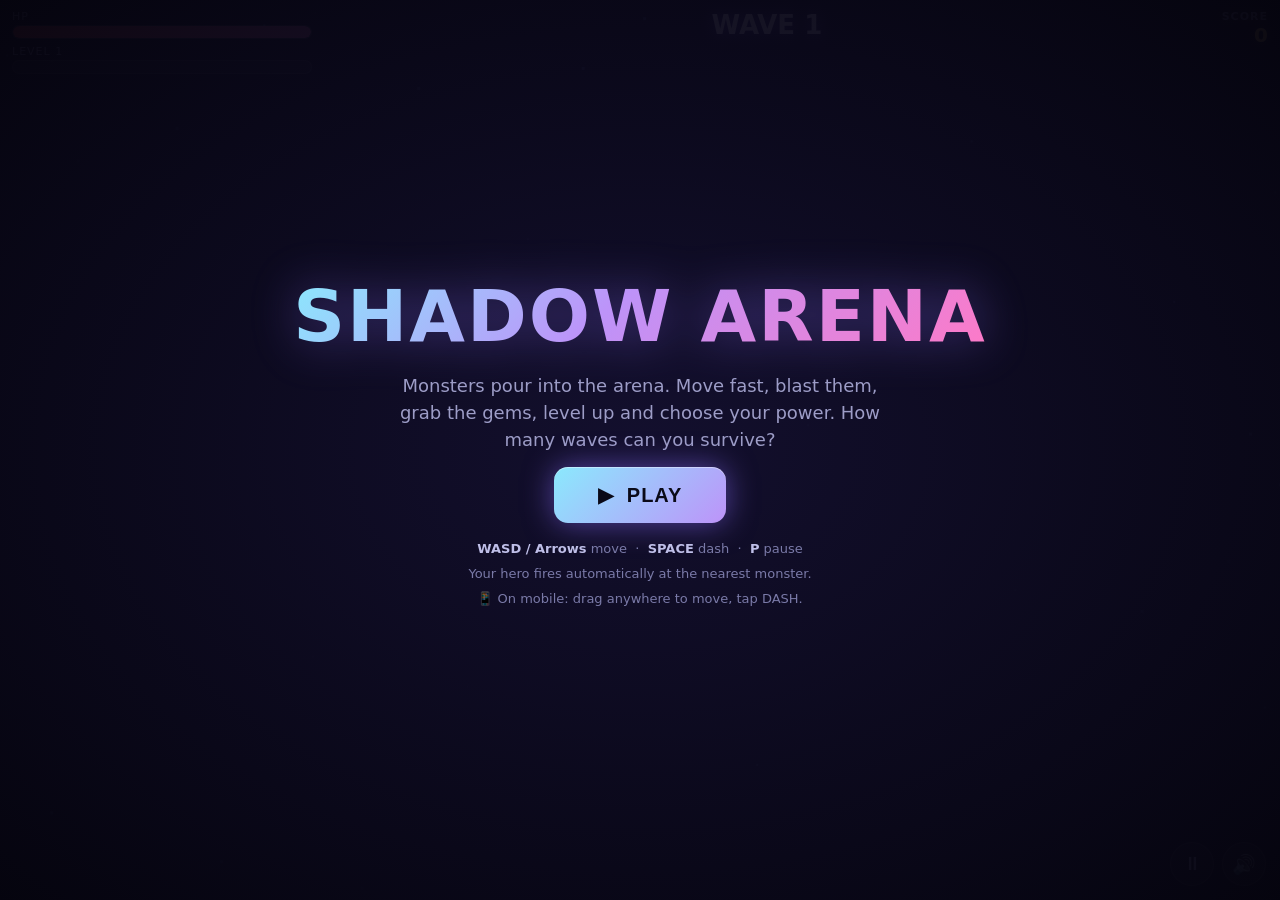
==== game/index.html @ 7aa59582 "Add Shadow Arena: shareable browser action-survival game Single-file HTML5 canvas game at /game/ pla" ====
<!DOCTYPE html>
<html lang="en">
<head>
<meta charset="UTF-8">
<meta name="viewport" content="width=device-width, initial-scale=1.0, maximum-scale=1.0, user-scalable=no">
<title>Shadow Arena — Action Survival Game</title>
<meta name="description" content="Shadow Arena — a fast free browser action game. Survive the monster waves, level up, beat the boss, and challenge your friends!">
<meta property="og:title" content="Shadow Arena — can you beat my score?">
<meta property="og:description" content="A fast free browser action game. Survive monster waves, level up, defeat bosses. Play instantly — no download.">
<style>
  * { margin:0; padding:0; box-sizing:border-box; }
  html, body { width:100%; height:100%; overflow:hidden; background:#07070f; touch-action:none; overscroll-behavior:none; }
  body { font-family:'Segoe UI', system-ui, -apple-system, sans-serif; color:#e8e8f5; -webkit-user-select:none; user-select:none; }
  #game { position:fixed; inset:0; display:block; }
  .overlay {
    position:fixed; inset:0; display:flex; flex-direction:column; align-items:center; justify-content:center;
    background:radial-gradient(ellipse at center, rgba(20,16,48,.92), rgba(5,4,14,.97));
    z-index:20; text-align:center; padding:20px; gap:14px;
  }
  .hidden { display:none !important; }
  h1.logo {
    font-size:clamp(38px,8vw,72px); font-weight:900; letter-spacing:2px;
    background:linear-gradient(135deg,#8be9fd 0%,#bd93f9 45%,#ff79c6 100%);
    -webkit-background-clip:text; background-clip:text; -webkit-text-fill-color:transparent;
    filter:drop-shadow(0 0 24px rgba(139,110,255,.45));
  }
  .tagline { color:#9d9dc7; font-size:clamp(14px,2.5vw,18px); max-width:520px; line-height:1.5; }
  .btn {
    cursor:pointer; border:none; border-radius:14px; padding:16px 44px;
    font-size:20px; font-weight:800; letter-spacing:1px; color:#0a0a18;
    background:linear-gradient(135deg,#8be9fd,#bd93f9);
    box-shadow:0 0 30px rgba(139,110,255,.55), inset 0 1px 0 rgba(255,255,255,.4);
    transition:transform .12s ease, box-shadow .12s ease;
  }
  .btn:hover { transform:translateY(-2px) scale(1.03); box-shadow:0 0 44px rgba(139,110,255,.8); }
  .btn:active { transform:scale(.97); }
  .btn.secondary {
    background:rgba(139,110,255,.12); color:#cfcfff; border:1px solid rgba(139,110,255,.5);
    box-shadow:none; font-size:16px; padding:12px 30px;
  }
  .controls-hint { color:#7a7aa8; font-size:13px; line-height:1.9; }
  .controls-hint b { color:#bfbfe8; }
  .challenge-banner {
    background:linear-gradient(135deg,rgba(255,121,198,.15),rgba(189,147,249,.15));
    border:1px solid rgba(255,121,198,.5); border-radius:12px; padding:12px 22px;
    color:#ffb3dd; font-size:16px; font-weight:600; animation:pulseGlow 2s infinite;
  }
  @keyframes pulseGlow { 0%,100%{box-shadow:0 0 10px rgba(255,121,198,.2);} 50%{box-shadow:0 0 26px rgba(255,121,198,.55);} }
  .stat-grid { display:flex; gap:26px; flex-wrap:wrap; justify-content:center; margin:6px 0; }
  .stat-box { text-align:center; }
  .stat-box .v { font-size:clamp(26px,5vw,40px); font-weight:900; color:#8be9fd; text-shadow:0 0 18px rgba(139,233,253,.5); }
  .stat-box .l { font-size:12px; color:#7a7aa8; text-transform:uppercase; letter-spacing:2px; margin-top:2px; }
  .newbest { color:#ffd866; font-weight:800; font-size:18px; text-shadow:0 0 16px rgba(255,216,102,.6); animation:pulseGlow 1.5s infinite; }
  /* upgrade cards */
  #upgradeChoices { display:flex; gap:14px; flex-wrap:wrap; justify-content:center; max-width:760px; }
  .upcard {
    cursor:pointer; width:200px; padding:20px 16px; border-radius:16px;
    background:linear-gradient(160deg,rgba(40,36,80,.95),rgba(18,16,40,.95));
    border:1.5px solid rgba(139,110,255,.45); transition:transform .12s, border-color .12s, box-shadow .12s;
  }
  .upcard:hover { transform:translateY(-5px) scale(1.03); border-color:#8be9fd; box-shadow:0 8px 34px rgba(139,233,253,.35); }
  .upcard .icon { font-size:38px; margin-bottom:8px; }
  .upcard .name { font-weight:800; font-size:16px; color:#e8e8f5; margin-bottom:6px; }
  .upcard .desc { font-size:13px; color:#9d9dc7; line-height:1.4; }
  /* HUD */
  #hud { position:fixed; inset:0; pointer-events:none; z-index:10; }
  #topbar { position:absolute; top:10px; left:12px; right:12px; display:flex; justify-content:space-between; align-items:flex-start; gap:10px; }
  .bars { width:min(300px,42vw); }
  .bar { height:14px; border-radius:8px; background:rgba(255,255,255,.08); border:1px solid rgba(255,255,255,.15); overflow:hidden; margin-bottom:6px; }
  .bar > div { height:100%; border-radius:7px; transition:width .18s ease; }
  #hpfill { background:linear-gradient(90deg,#ff5555,#ff79c6); box-shadow:0 0 10px rgba(255,85,85,.6); width:100%; }
  #xpfill { background:linear-gradient(90deg,#8be9fd,#bd93f9); box-shadow:0 0 10px rgba(139,233,253,.5); width:0%; }
  .bar-label { font-size:11px; color:#9d9dc7; letter-spacing:1px; margin-bottom:2px; }
  #waveinfo { text-align:center; }
  #waveNum { font-size:clamp(18px,3.6vw,26px); font-weight:900; color:#fff; text-shadow:0 0 14px rgba(139,110,255,.8); }
  #waveSub { font-size:12px; color:#9d9dc7; letter-spacing:1px; }
  #scorebox { text-align:right; font-weight:800; font-size:clamp(15px,3vw,20px); color:#ffd866; text-shadow:0 0 10px rgba(255,216,102,.4); }
  #scorebox .small { display:block; font-size:11px; color:#9d9dc7; font-weight:600; letter-spacing:1px; }
  #bossbarWrap { position:absolute; top:64px; left:50%; transform:translateX(-50%); width:min(420px,80vw); display:none; }
  #bossbarWrap .bar-label { text-align:center; color:#ff79c6; font-weight:700; }
  #bossfill { background:linear-gradient(90deg,#ff5555,#ffb86c); width:100%; }
  #announce {
    position:absolute; top:26%; left:0; right:0; text-align:center; font-size:clamp(26px,6vw,52px);
    font-weight:900; letter-spacing:3px; color:#fff; text-shadow:0 0 30px rgba(189,147,249,.9);
    opacity:0; transition:opacity .4s; pointer-events:none;
  }
  #mutebtn, #pausebtn {
    position:absolute; bottom:14px; width:44px; height:44px; border-radius:50%;
    background:rgba(255,255,255,.07); border:1px solid rgba(255,255,255,.18); color:#cfcfff;
    font-size:19px; cursor:pointer; pointer-events:auto; display:flex; align-items:center; justify-content:center;
  }
  #mutebtn { right:14px; } #pausebtn { right:66px; }
  /* touch controls */
  #joyBase {
    position:fixed; width:120px; height:120px; border-radius:50%; border:2px solid rgba(139,233,253,.35);
    background:rgba(139,233,253,.06); display:none; z-index:15; pointer-events:none;
  }
  #joyKnob { position:absolute; width:52px; height:52px; border-radius:50%; background:rgba(139,233,253,.4); left:34px; top:34px; box-shadow:0 0 14px rgba(139,233,253,.5); }
  #dashTouch {
    position:fixed; right:22px; bottom:78px; width:74px; height:74px; border-radius:50%;
    background:rgba(255,121,198,.15); border:2px solid rgba(255,121,198,.55); color:#ff9bd4;
    font-size:13px; font-weight:800; letter-spacing:1px; z-index:15; display:none;
    align-items:center; justify-content:center; pointer-events:auto;
  }
  #shareResult { color:#8be9fd; font-size:14px; min-height:18px; }
  a.backlink { color:#7a7aa8; font-size:13px; text-decoration:none; margin-top:8px; }
  a.backlink:hover { color:#bfbfe8; }
</style>
</head>
<body>
<canvas id="game"></canvas>

<!-- HUD -->
<div id="hud">
  <div id="topbar">
    <div class="bars">
      <div class="bar-label">HP <span id="hptext"></span></div>
      <div class="bar"><div id="hpfill"></div></div>
      <div class="bar-label">LEVEL <span id="lvltext">1</span></div>
      <div class="bar"><div id="xpfill"></div></div>
    </div>
    <div id="waveinfo">
      <div id="waveNum">WAVE 1</div>
      <div id="waveSub"></div>
    </div>
    <div id="scorebox"><span class="small">SCORE</span><span id="scoreval">0</span></div>
  </div>
  <div id="bossbarWrap">
    <div class="bar-label">☠ BOSS</div>
    <div class="bar"><div id="bossfill"></div></div>
  </div>
  <div id="announce"></div>
  <button id="pausebtn" title="Pause">⏸</button>
  <button id="mutebtn" title="Sound">🔊</button>
</div>

<!-- touch controls -->
<div id="joyBase"><div id="joyKnob"></div></div>
<div id="dashTouch">DASH</div>

<!-- menu -->
<div id="menu" class="overlay">
  <h1 class="logo">SHADOW ARENA</h1>
  <div class="tagline">Monsters pour into the arena. Move fast, blast them, grab the gems, level up and choose your power. How many waves can you survive?</div>
  <div id="challengeBanner" class="challenge-banner hidden"></div>
  <button id="startBtn" class="btn">▶ &nbsp;PLAY</button>
  <div class="controls-hint">
    <b>WASD / Arrows</b> move &nbsp;·&nbsp; <b>SPACE</b> dash &nbsp;·&nbsp; <b>P</b> pause<br>
    Your hero fires automatically at the nearest monster.<br>
    📱 On mobile: drag anywhere to move, tap DASH.
  </div>
  <div id="menuBest" class="controls-hint"></div>
</div>

<!-- level up -->
<div id="levelup" class="overlay hidden">
  <h1 class="logo" style="font-size:clamp(28px,5vw,44px)">LEVEL UP!</h1>
  <div class="tagline">Choose one power:</div>
  <div id="upgradeChoices"></div>
</div>

<!-- pause -->
<div id="pauseMenu" class="overlay hidden">
  <h1 class="logo" style="font-size:clamp(28px,5vw,44px)">PAUSED</h1>
  <button id="resumeBtn" class="btn">RESUME</button>
  <button id="quitBtn" class="btn secondary">QUIT TO MENU</button>
</div>

<!-- game over -->
<div id="gameover" class="overlay hidden">
  <h1 class="logo" style="font-size:clamp(30px,6vw,52px)">YOU FELL...</h1>
  <div id="newBestMsg" class="newbest hidden">★ NEW BEST SCORE! ★</div>
  <div class="stat-grid">
    <div class="stat-box"><div class="v" id="goScore">0</div><div class="l">Score</div></div>
    <div class="stat-box"><div class="v" id="goWave">1</div><div class="l">Wave</div></div>
    <div class="stat-box"><div class="v" id="goKills">0</div><div class="l">Kills</div></div>
    <div class="stat-box"><div class="v" id="goBest">0</div><div class="l">Best</div></div>
  </div>
  <div id="beatChallenge" class="challenge-banner hidden"></div>
  <button id="retryBtn" class="btn">↻ &nbsp;PLAY AGAIN</button>
  <button id="shareBtn" class="btn secondary">⚔ Challenge a friend</button>
  <div id="shareResult"></div>
  <a class="backlink" href="../index.html">← back to portfolio</a>
</div>

<script>
'use strict';
/* ============================================================
   SHADOW ARENA — single-file HTML5 action survival game
   ============================================================ */
const canvas = document.getElementById('game');
const ctx = canvas.getContext('2d');
let W = innerWidth, H = innerHeight, DPR = Math.min(devicePixelRatio || 1, 2);
function resize() {
  W = innerWidth; H = innerHeight;
  canvas.width = W * DPR; canvas.height = H * DPR;
  canvas.style.width = W + 'px'; canvas.style.height = H + 'px';
  ctx.setTransform(DPR, 0, 0, DPR, 0, 0);
}
addEventListener('resize', resize); resize();

const WORLD = 2200;                    // world is WORLD x WORLD
const rand = (a, b) => a + Math.random() * (b - a);
const clamp = (v, a, b) => v < a ? a : v > b ? b : v;
const dist2 = (ax, ay, bx, by) => (ax-bx)*(ax-bx) + (ay-by)*(ay-by);
const TAU = Math.PI * 2;

/* ---------- audio (tiny WebAudio synth) ---------- */
let AC = null, muted = localStorage.getItem('sa_muted') === '1';
function audio() { if (!AC) AC = new (window.AudioContext || window.webkitAudioContext)(); if (AC.state === 'suspended') AC.resume(); return AC; }
function beep(freq, dur, type, vol, slide) {
  if (muted) return;
  try {
    const ac = audio(), o = ac.createOscillator(), g = ac.createGain(), t = ac.currentTime;
    o.type = type || 'square'; o.frequency.setValueAtTime(freq, t);
    if (slide) o.frequency.exponentialRampToValueAtTime(Math.max(30, freq + slide), t + dur);
    g.gain.setValueAtTime(vol || .12, t);
    g.gain.exponentialRampToValueAtTime(.0001, t + dur);
    o.connect(g); g.connect(ac.destination); o.start(t); o.stop(t + dur + .02);
  } catch (e) {}
}
const sfx = {
  shoot:  () => beep(880, .07, 'square', .05, -500),
  hit:    () => beep(200, .08, 'sawtooth', .09, -120),
  kill:   () => beep(320, .16, 'triangle', .14, -220),
  gem:    () => beep(1200, .09, 'sine', .1, 500),
  hurt:   () => beep(140, .22, 'sawtooth', .18, -90),
  dash:   () => beep(500, .12, 'sine', .1, 700),
  level:  () => { beep(523, .12, 'square', .12); setTimeout(() => beep(659, .12, 'square', .12), 110); setTimeout(() => beep(784, .2, 'square', .12), 220); },
  boss:   () => { beep(110, .5, 'sawtooth', .2, -40); setTimeout(() => beep(98, .6, 'sawtooth', .2, -30), 300); },
  die:    () => { beep(300, .3, 'sawtooth', .18, -250); setTimeout(() => beep(180, .5, 'sawtooth', .16, -140), 200); },
  wave:   () => beep(440, .18, 'triangle', .12, 220),
};

/* ---------- input ---------- */
const keys = {};
addEventListener('keydown', e => {
  keys[e.code] = true;
  if (['ArrowUp','ArrowDown','ArrowLeft','ArrowRight','Space'].includes(e.code)) e.preventDefault();
  if ((e.code === 'KeyP' || e.code === 'Escape') && state === 'play') togglePause();
  else if ((e.code === 'KeyP' || e.code === 'Escape') && state === 'pause') togglePause();
  if (e.code === 'Space' && state === 'play') tryDash();
});
addEventListener('keyup', e => keys[e.code] = false);

// touch joystick
const joyBase = document.getElementById('joyBase'), joyKnob = document.getElementById('joyKnob'), dashTouch = document.getElementById('dashTouch');
let joy = { active:false, id:null, ox:0, oy:0, dx:0, dy:0 };
const isTouch = matchMedia('(pointer: coarse)').matches;
addEventListener('touchstart', e => {
  if (state !== 'play') return;
  for (const t of e.changedTouches) {
    if (t.target === dashTouch || t.target.closest('#mutebtn,#pausebtn,.overlay')) continue;
    if (!joy.active) {
      joy.active = true; joy.id = t.identifier; joy.ox = t.clientX; joy.oy = t.clientY; joy.dx = joy.dy = 0;
      joyBase.style.display = 'block';
      joyBase.style.left = (t.clientX - 60) + 'px'; joyBase.style.top = (t.clientY - 60) + 'px';
    }
  }
}, { passive:true });
addEventListener('touchmove', e => {
  for (const t of e.changedTouches) {
    if (joy.active && t.identifier === joy.id) {
      let dx = t.clientX - joy.ox, dy = t.clientY - joy.oy;
      const m = Math.hypot(dx, dy), max = 48;
      if (m > max) { dx = dx / m * max; dy = dy / m * max; }
      joy.dx = dx / max; joy.dy = dy / max;
      joyKnob.style.left = (34 + dx) + 'px'; joyKnob.style.top = (34 + dy) + 'px';
    }
  }
}, { passive:true });
function joyEnd(e) {
  for (const t of e.changedTouches) {
    if (joy.active && t.identifier === joy.id) {
      joy.active = false; joy.dx = joy.dy = 0;
      joyBase.style.display = 'none'; joyKnob.style.left = '34px'; joyKnob.style.top = '34px';
    }
  }
}
addEventListener('touchend', joyEnd, { passive:true });
addEventListener('touchcancel', joyEnd, { passive:true });
dashTouch.addEventListener('touchstart', e => { e.preventDefault(); if (state === 'play') tryDash(); });

/* ---------- game state ---------- */
let state = 'menu'; // menu | play | levelup | pause | over
let player, enemies, bullets, ebullets, gems, particles, floaters;
let wave, waveTimer, spawnQueue, spawnTimer, betweenWaves, boss;
let score, kills, cam, shake, gameTime, lastTs, announceTimer;
let best = +(localStorage.getItem('sa_best') || 0);

function newGame() {
  player = {
    x: WORLD/2, y: WORLD/2, r: 16, hp: 100, maxhp: 100, speed: 250,
    dmg: 12, firerate: .38, fireT: 0, shots: 1, bulletSpeed: 520, range: 420,
    xp: 0, level: 1, xpNext: 5, dashT: 0, dashCD: 0, iframes: 0,
    aim: 0, magnet: 90, regen: 0, crit: .05, trail: []
  };
  enemies = []; bullets = []; ebullets = []; gems = []; particles = []; floaters = [];
  wave = 0; score = 0; kills = 0; boss = null;
  cam = { x: player.x, y: player.y }; shake = 0; gameTime = 0;
  spawnQueue = 0; spawnTimer = 0; betweenWaves = 2; waveTimer = 0;
  startWave(1);
}

/* ---------- waves & enemies ---------- */
function startWave(n) {
  wave = n;
  const isBossWave = n % 5 === 0;
  spawnQueue = isBossWave ? 6 + n : 6 + Math.floor(n * 3.2);
  spawnTimer = 0;
  betweenWaves = 0;
  announce(isBossWave ? '☠ BOSS WAVE ' + n + ' ☠' : 'WAVE ' + n);
  if (isBossWave) { spawnBoss(n); sfx.boss(); } else sfx.wave();
  document.getElementById('waveNum').textContent = 'WAVE ' + n;
}
function announce(txt) {
  const el = document.getElementById('announce');
  el.textContent = txt; el.style.opacity = 1; announceTimer = 1.6;
}
function spawnPos() {
  // spawn just outside the visible screen but inside world
  const margin = 60;
  for (let i = 0; i < 20; i++) {
    const ang = rand(0, TAU);
    const d = Math.hypot(W, H) / 2 + rand(margin, margin + 200);
    const x = clamp(player.x + Math.cos(ang) * d, 40, WORLD - 40);
    const y = clamp(player.y + Math.sin(ang) * d, 40, WORLD - 40);
    if (dist2(x, y, player.x, player.y) > 300*300) return { x, y };
  }
  return { x: rand(40, WORLD-40), y: rand(40, WORLD-40) };
}
function spawnEnemy() {
  const p = spawnPos();
  const roll = Math.random(), w = wave;
  let e;
  if (w >= 3 && roll < .18) {          // shooter
    e = { type:'shooter', r:15, hp:16+w*4, speed:rand(70,95), color:'#ffb86c', dmg:10, score:25, shootT:rand(.5,2) };
  } else if (w >= 4 && roll < .32) {   // tank
    e = { type:'tank', r:26, hp:55+w*9, speed:rand(45,60), color:'#ff5555', dmg:22, score:40 };
  } else if (w >= 2 && roll < .55) {   // swarmer
    e = { type:'swarm', r:10, hp:6+w*2, speed:rand(150,195), color:'#50fa7b', dmg:7, score:12 };
  } else {                             // chaser
    e = { type:'chaser', r:15, hp:14+w*4, speed:rand(95,130), color:'#bd93f9', dmg:12, score:15 };
  }
  e.x = p.x; e.y = p.y; e.maxhp = e.hp; e.hitT = 0; e.wob = rand(0, TAU);
  enemies.push(e);
}
function spawnBoss(w) {
  const p = spawnPos();
  boss = {
    type:'boss', x:p.x, y:p.y, r:52, hp:600 + w*160, speed:62, color:'#ff2d78',
    dmg:30, score:400 + w*40, shootT:2, chargeT:5, charging:0, cvx:0, cvy:0, hitT:0, wob:0
  };
  boss.maxhp = boss.hp;
  enemies.push(boss);
  document.getElementById('bossbarWrap').style.display = 'block';
}

/* ---------- upgrades ---------- */
const UPGRADES = [
  { icon:'🔥', name:'Rapid Fire',   desc:'+22% attack speed',            ok:()=>true, do:p=>p.firerate*= .78 },
  { icon:'💥', name:'Power Shot',   desc:'+30% damage',                  ok:()=>true, do:p=>p.dmg*=1.3 },
  { icon:'🌀', name:'Multi Shot',   desc:'Fire +1 projectile',           ok:p=>p.shots<6, do:p=>p.shots++ },
  { icon:'⚡', name:'Swift Boots',  desc:'+15% move speed',              ok:p=>p.speed<430, do:p=>p.speed*=1.15 },
  { icon:'❤️', name:'Vitality',     desc:'+25 max HP & heal 25',         ok:()=>true, do:p=>{p.maxhp+=25;p.hp=Math.min(p.maxhp,p.hp+25);} },
  { icon:'🧲', name:'Gem Magnet',   desc:'+60% gem pickup range',        ok:p=>p.magnet<400, do:p=>p.magnet*=1.6 },
  { icon:'🎯', name:'Deadeye',      desc:'+12% crit chance (3× dmg)',    ok:p=>p.crit<.6, do:p=>p.crit+=.12 },
  { icon:'💚', name:'Regeneration', desc:'+1.5 HP per second',           ok:p=>p.regen<8, do:p=>p.regen+=1.5 },
  { icon:'🚀', name:'Velocity',     desc:'+25% bullet speed & range',    ok:p=>p.range<900, do:p=>{p.bulletSpeed*=1.25;p.range*=1.25;} },
];
function showLevelUp() {
  state = 'levelup';
  sfx.level();
  const pool = UPGRADES.filter(u => u.ok(player));
  const picks = [];
  while (picks.length < 3 && pool.length) picks.push(pool.splice(Math.floor(Math.random()*pool.length), 1)[0]);
  const box = document.getElementById('upgradeChoices');
  box.innerHTML = '';
  picks.forEach(u => {
    const d = document.createElement('div');
    d.className = 'upcard';
    d.innerHTML = `<div class="icon">${u.icon}</div><div class="name">${u.name}</div><div class="desc">${u.desc}</div>`;
    d.onclick = () => { u.do(player); document.getElementById('levelup').classList.add('hidden'); state = 'play'; lastTs = 0; };
    box.appendChild(d);
  });
  document.getElementById('levelup').classList.remove('hidden');
}

/* ---------- helpers ---------- */
function addParticles(x, y, color, n, spd, size) {
  for (let i = 0; i < n; i++) {
    const a = rand(0, TAU), s = rand(spd*.3, spd);
    particles.push({ x, y, vx:Math.cos(a)*s, vy:Math.sin(a)*s, life:rand(.3,.7), t:0, color, size:size||3 });
  }
}
function addFloater(x, y, txt, color) {
  floaters.push({ x, y, txt, color, t:0, life:.8 });
}
function tryDash() {
  if (player.dashCD <= 0 && player.dashT <= 0) {
    player.dashT = .18; player.dashCD = 1.4; player.iframes = Math.max(player.iframes, .28);
    sfx.dash();
    addParticles(player.x, player.y, '#8be9fd', 12, 220, 3);
  }
}
function damagePlayer(d) {
  if (player.iframes > 0 || player.dashT > 0) return;
  player.hp -= d; player.iframes = .7; shake = Math.min(shake + 9, 18);
  sfx.hurt();
  addParticles(player.x, player.y, '#ff5555', 14, 260, 3);
  if (player.hp <= 0) gameOver();
}
function killEnemy(e) {
  kills++; score += e.score;
  sfx.kill();
  addParticles(e.x, e.y, e.color, e.type==='boss'?60:14, e.type==='boss'?420:220, e.type==='boss'?5:3);
  shake = Math.min(shake + (e.type==='boss'?16:2), 18);
  // drop gems
  const n = e.type==='boss' ? 14 : e.type==='tank' ? 3 : 1;
  for (let i = 0; i < n; i++) {
    gems.push({ x:e.x+rand(-14,14), y:e.y+rand(-14,14), v:e.type==='boss'?3:1, t:rand(0,TAU) });
  }
  if (Math.random() < .05 || e.type==='boss') {
    gems.push({ x:e.x, y:e.y, heal:true, t:0 });
  }
  if (e === boss) { boss = null; document.getElementById('bossbarWrap').style.display = 'none'; announce('BOSS DEFEATED!'); score += 100; }
}

/* ---------- game over / share ---------- */
const params = new URLSearchParams(location.search);
const challengeScore = parseInt(params.get('c') || '0', 10) || 0;
const challengeName = (params.get('n') || '').slice(0, 24).replace(/[<>&"']/g, '');
if (challengeScore > 0) {
  const b = document.getElementById('challengeBanner');
  b.textContent = `⚔ ${challengeName || 'A friend'} challenged you! Beat their score: ${challengeScore.toLocaleString()}`;
  b.classList.remove('hidden');
}
function gameOver() {
  state = 'over';
  sfx.die();
  const isBest = score > best;
  if (isBest) { best = score; localStorage.setItem('sa_best', best); }
  document.getElementById('goScore').textContent = score.toLocaleString();
  document.getElementById('goWave').textContent = wave;
  document.getElementById('goKills').textContent = kills;
  document.getElementById('goBest').textContent = best.toLocaleString();
  document.getElementById('newBestMsg').classList.toggle('hidden', !isBest);
  const bc = document.getElementById('beatChallenge');
  if (challengeScore > 0) {
    bc.classList.remove('hidden');
    bc.textContent = score > challengeScore
      ? `🏆 You beat ${challengeName || 'your friend'}'s score of ${challengeScore.toLocaleString()}!`
      : `😤 ${challengeName || 'Your friend'}'s score of ${challengeScore.toLocaleString()} still stands...`;
  } else bc.classList.add('hidden');
  document.getElementById('shareResult').textContent = '';
  setTimeout(() => document.getElementById('gameover').classList.remove('hidden'), 700);
}
document.getElementById('shareBtn').onclick = async () => {
  let name = localStorage.getItem('sa_name') || '';
  if (!name) {
    name = (prompt('Your name (shown to your friend):') || '').slice(0, 24);
    if (name) localStorage.setItem('sa_name', name);
  }
  const url = location.origin + location.pathname + '?c=' + score + (name ? '&n=' + encodeURIComponent(name) : '');
  const text = `⚔ I scored ${score.toLocaleString()} in Shadow Arena! Think you can beat me?`;
  const out = document.getElementById('shareResult');
  if (navigator.share) {
    try { await navigator.share({ title:'Shadow Arena', text, url }); out.textContent = 'Challenge sent! 🎉'; return; } catch (e) { if (e.name === 'AbortError') return; }
  }
  try { await navigator.clipboard.writeText(text + ' ' + url); out.textContent = '✔ Challenge link copied — paste it to your friend!'; }
  catch (e) { out.textContent = url; }
};

/* ---------- UI buttons ---------- */
function startGame() {
  audio();
  newGame();
  document.getElementById('menu').classList.add('hidden');
  document.getElementById('gameover').classList.add('hidden');
  if (isTouch) dashTouch.style.display = 'flex';
  state = 'play'; lastTs = 0;
}
document.getElementById('startBtn').onclick = startGame;
document.getElementById('retryBtn').onclick = startGame;
document.getElementById('resumeBtn').onclick = () => togglePause();
document.getElementById('quitBtn').onclick = () => {
  document.getElementById('pauseMenu').classList.add('hidden');
  document.getElementById('menu').classList.remove('hidden');
  document.getElementById('bossbarWrap').style.display = 'none';
  updateMenuBest();
  state = 'menu';
};
document.getElementById('pausebtn').onclick = () => { if (state==='play'||state==='pause') togglePause(); };
const muteBtn = document.getElementById('mutebtn');
muteBtn.textContent = muted ? '🔇' : '🔊';
muteBtn.onclick = () => { muted = !muted; localStorage.setItem('sa_muted', muted?'1':'0'); muteBtn.textContent = muted?'🔇':'🔊'; };
function togglePause() {
  if (state === 'play') { state = 'pause'; document.getElementById('pauseMenu').classList.remove('hidden'); }
  else if (state === 'pause') { state = 'play'; lastTs = 0; document.getElementById('pauseMenu').classList.add('hidden'); }
}
function updateMenuBest() {
  document.getElementById('menuBest').textContent = best > 0 ? '🏆 Your best score: ' + best.toLocaleString() : '';
}
updateMenuBest();

/* ---------- update ---------- */
function update(dt) {
  gameTime += dt;
  const p = player;

  // movement input
  let mx = 0, my = 0;
  if (keys.KeyW || keys.ArrowUp) my -= 1;
  if (keys.KeyS || keys.ArrowDown) my += 1;
  if (keys.KeyA || keys.ArrowLeft) mx -= 1;
  if (keys.KeyD || keys.ArrowRight) mx += 1;
  if (joy.active) { mx = joy.dx; my = joy.dy; }
  const mlen = Math.hypot(mx, my);
  if (mlen > 1) { mx /= mlen; my /= mlen; }
  const spd = p.dashT > 0 ? p.speed * 3.2 : p.speed;
  p.x = clamp(p.x + mx * spd * dt, p.r, WORLD - p.r);
  p.y = clamp(p.y + my * spd * dt, p.r, WORLD - p.r);
  if (mlen > .1) p.aim = Math.atan2(my, mx);
  p.dashT -= dt; p.dashCD -= dt; p.iframes -= dt; p.fireT -= dt;
  if (p.regen > 0) p.hp = Math.min(p.maxhp, p.hp + p.regen * dt);
  p.trail.push({ x:p.x, y:p.y, t:0 });
  if (p.trail.length > 12) p.trail.shift();
  p.trail.forEach(t => t.t += dt);

  // auto-fire at nearest enemy in range
  if (p.fireT <= 0 && enemies.length) {
    let near = null, nd = p.range * p.range;
    for (const e of enemies) {
      const d = dist2(e.x, e.y, p.x, p.y);
      if (d < nd) { nd = d; near = e; }
    }
    if (near) {
      p.fireT = p.firerate;
      const base = Math.atan2(near.y - p.y, near.x - p.x);
      p.aim = base;
      const spread = .14;
      for (let i = 0; i < p.shots; i++) {
        const off = (i - (p.shots - 1) / 2) * spread;
        bullets.push({
          x: p.x + Math.cos(base)*p.r, y: p.y + Math.sin(base)*p.r,
          vx: Math.cos(base+off)*p.bulletSpeed, vy: Math.sin(base+off)*p.bulletSpeed,
          life: p.range / p.bulletSpeed, dmg: p.dmg
        });
      }
      sfx.shoot();
    }
  }

  // player bullets
  for (let i = bullets.length - 1; i >= 0; i--) {
    const b = bullets[i];
    b.x += b.vx * dt; b.y += b.vy * dt; b.life -= dt;
    let hit = false;
    for (const e of enemies) {
      if (dist2(b.x, b.y, e.x, e.y) < (e.r + 5) * (e.r + 5)) {
        const isCrit = Math.random() < p.crit;
        const dmg = isCrit ? b.dmg * 3 : b.dmg;
        e.hp -= dmg; e.hitT = .1;
        addFloater(e.x, e.y - e.r, Math.round(dmg) + (isCrit ? '!' : ''), isCrit ? '#ffd866' : '#fff');
        addParticles(b.x, b.y, '#8be9fd', 4, 160, 2);
        sfx.hit();
        hit = true;
        break;
      }
    }
    if (hit || b.life <= 0 || b.x < 0 || b.x > WORLD || b.y < 0 || b.y > WORLD) bullets.splice(i, 1);
  }

  // enemies
  for (let i = enemies.length - 1; i >= 0; i--) {
    const e = enemies[i];
    if (e.hp <= 0) { killEnemy(e); enemies.splice(i, 1); continue; }
    e.hitT -= dt; e.wob += dt * 5;
    const ang = Math.atan2(p.y - e.y, p.x - e.x);
    const d = Math.hypot(p.x - e.x, p.y - e.y);

    if (e.type === 'shooter') {
      // keep distance, shoot
      const want = 300;
      const dir = d > want + 40 ? 1 : d < want - 40 ? -1 : 0;
      e.x += Math.cos(ang) * e.speed * dir * dt;
      e.y += Math.sin(ang) * e.speed * dir * dt;
      e.shootT -= dt;
      if (e.shootT <= 0 && d < 600) {
        e.shootT = 2.2;
        ebullets.push({ x:e.x, y:e.y, vx:Math.cos(ang)*260, vy:Math.sin(ang)*260, life:3, dmg:e.dmg, color:'#ffb86c', r:6 });
      }
    } else if (e.type === 'boss') {
      e.shootT -= dt; e.chargeT -= dt;
      if (e.charging > 0) {
        e.charging -= dt;
        e.x += e.cvx * dt; e.y += e.cvy * dt;
        e.x = clamp(e.x, e.r, WORLD - e.r); e.y = clamp(e.y, e.r, WORLD - e.r);
      } else {
        e.x += Math.cos(ang) * e.speed * dt;
        e.y += Math.sin(ang) * e.speed * dt;
        if (e.chargeT <= 0 && d < 700) {
          e.chargeT = 6; e.charging = .9;
          e.cvx = Math.cos(ang) * 460; e.cvy = Math.sin(ang) * 460;
          addParticles(e.x, e.y, '#ff2d78', 20, 300, 4);
        }
        if (e.shootT <= 0) {
          e.shootT = 2.6;
          for (let k = 0; k < 8; k++) {
            const a = ang + (k - 3.5) * .22;
            ebullets.push({ x:e.x, y:e.y, vx:Math.cos(a)*220, vy:Math.sin(a)*220, life:3.5, dmg:18, color:'#ff2d78', r:8 });
          }
        }
      }
      document.getElementById('bossfill').style.width = (e.hp / e.maxhp * 100) + '%';
    } else {
      // chaser/tank/swarm: pursue with slight wobble
      const wob = e.type === 'swarm' ? Math.sin(e.wob) * .5 : Math.sin(e.wob) * .15;
      e.x += Math.cos(ang + wob) * e.speed * dt;
      e.y += Math.sin(ang + wob) * e.speed * dt;
    }
    // separation (cheap)
    for (let j = i + 1; j < enemies.length; j++) {
      const o = enemies[j], rr = e.r + o.r;
      const dd = dist2(e.x, e.y, o.x, o.y);
      if (dd < rr * rr && dd > 0.01) {
        const m = Math.sqrt(dd), push = (rr - m) / 2;
        const nx = (e.x - o.x) / m, ny = (e.y - o.y) / m;
        e.x += nx * push; e.y += ny * push; o.x -= nx * push; o.y -= ny * push;
      }
    }
    // touch damage
    if (d < e.r + p.r) damagePlayer(e.dmg);
  }

  // enemy bullets
  for (let i = ebullets.length - 1; i >= 0; i--) {
    const b = ebullets[i];
    b.x += b.vx * dt; b.y += b.vy * dt; b.life -= dt;
    if (dist2(b.x, b.y, p.x, p.y) < (p.r + b.r) * (p.r + b.r)) { damagePlayer(b.dmg); ebullets.splice(i, 1); continue; }
    if (b.life <= 0) ebullets.splice(i, 1);
  }

  // gems
  for (let i = gems.length - 1; i >= 0; i--) {
    const g = gems[i];
    g.t += dt;
    const d = Math.hypot(p.x - g.x, p.y - g.y);
    if (d < p.magnet) {
      const pull = (1 - d / p.magnet) * 620 + 120;
      g.x += (p.x - g.x) / d * pull * dt;
      g.y += (p.y - g.y) / d * pull * dt;
    }
    if (d < p.r + 12) {
      gems.splice(i, 1);
      if (g.heal) {
        p.hp = Math.min(p.maxhp, p.hp + 20);
        addFloater(p.x, p.y - 24, '+20 HP', '#50fa7b');
        sfx.gem();
      } else {
        p.xp += g.v; score += g.v * 2;
        sfx.gem();
        if (p.xp >= p.xpNext) {
          p.xp -= p.xpNext; p.level++;
          p.xpNext = Math.floor(5 + p.level * 3.5);
          showLevelUp();
        }
      }
    }
  }

  // wave spawning
  if (spawnQueue > 0) {
    spawnTimer -= dt;
    if (spawnTimer <= 0) {
      spawnTimer = Math.max(.18, 1.1 - wave * .05);
      spawnEnemy();
      spawnQueue--;
    }
  } else if (enemies.length === 0) {
    betweenWaves += dt;
    document.getElementById('waveSub').textContent = 'next wave in ' + Math.ceil(3 - betweenWaves) + '…';
    if (betweenWaves >= 3) { startWave(wave + 1); document.getElementById('waveSub').textContent = ''; }
  } else {
    document.getElementById('waveSub').textContent = enemies.length + ' left';
  }

  // particles & floaters
  for (let i = particles.length - 1; i >= 0; i--) {
    const q = particles[i];
    q.t += dt; q.x += q.vx * dt; q.y += q.vy * dt; q.vx *= .92; q.vy *= .92;
    if (q.t >= q.life) particles.splice(i, 1);
  }
  for (let i = floaters.length - 1; i >= 0; i--) {
    const f = floaters[i];
    f.t += dt; f.y -= 46 * dt;
    if (f.t >= f.life) floaters.splice(i, 1);
  }

  // camera
  cam.x += (p.x - cam.x) * Math.min(1, dt * 6);
  cam.y += (p.y - cam.y) * Math.min(1, dt * 6);
  cam.x = clamp(cam.x, W/2 - 200, WORLD - W/2 + 200);
  cam.y = clamp(cam.y, H/2 - 200, WORLD - H/2 + 200);
  shake = Math.max(0, shake - dt * 40);
  if (announceTimer > 0) { announceTimer -= dt; if (announceTimer <= 0) document.getElementById('announce').style.opacity = 0; }

  // HUD
  document.getElementById('hpfill').style.width = clamp(p.hp / p.maxhp * 100, 0, 100) + '%';
  document.getElementById('hptext').textContent = Math.ceil(Math.max(0, p.hp)) + ' / ' + p.maxhp;
  document.getElementById('xpfill').style.width = clamp(p.xp / p.xpNext * 100, 0, 100) + '%';
  document.getElementById('lvltext').textContent = p.level;
  document.getElementById('scoreval').textContent = score.toLocaleString();
}

/* ---------- render ---------- */
function render() {
  ctx.fillStyle = '#0a0a16';
  ctx.fillRect(0, 0, W, H);
  const sx = shake > 0 ? rand(-shake, shake) : 0, sy = shake > 0 ? rand(-shake, shake) : 0;
  const ox = W/2 - cam.x + sx, oy = H/2 - cam.y + sy;
  ctx.save();
  ctx.translate(ox, oy);

  // arena floor grid
  const gs = 100;
  ctx.strokeStyle = 'rgba(120,110,220,.08)';
  ctx.lineWidth = 1;
  const x0 = Math.max(0, Math.floor((cam.x - W/2) / gs) * gs), x1 = Math.min(WORLD, cam.x + W/2 + gs);
  const y0 = Math.max(0, Math.floor((cam.y - H/2) / gs) * gs), y1 = Math.min(WORLD, cam.y + H/2 + gs);
  ctx.beginPath();
  for (let x = x0; x <= x1; x += gs) { ctx.moveTo(x, y0); ctx.lineTo(x, y1); }
  for (let y = y0; y <= y1; y += gs) { ctx.moveTo(x0, y); ctx.lineTo(x1, y); }
  ctx.stroke();
  // world border
  ctx.strokeStyle = 'rgba(255,85,120,.5)';
  ctx.lineWidth = 4;
  ctx.strokeRect(0, 0, WORLD, WORLD);
  ctx.strokeStyle = 'rgba(255,85,120,.12)';
  ctx.lineWidth = 18;
  ctx.strokeRect(-9, -9, WORLD+18, WORLD+18);

  const p = player;

  // gems
  for (const g of gems) {
    const bob = Math.sin(g.t * 4 + (g.x % 10)) * 3;
    if (g.heal) {
      ctx.fillStyle = '#50fa7b';
      ctx.shadowColor = '#50fa7b'; ctx.shadowBlur = 12;
      ctx.fillRect(g.x - 3, g.y - 8 + bob, 6, 16);
      ctx.fillRect(g.x - 8, g.y - 3 + bob, 16, 6);
    } else {
      ctx.save();
      ctx.translate(g.x, g.y + bob);
      ctx.rotate(g.t * 2);
      const s = g.v > 1 ? 9 : 6;
      ctx.fillStyle = g.v > 1 ? '#ffd866' : '#8be9fd';
      ctx.shadowColor = ctx.fillStyle; ctx.shadowBlur = 10;
      ctx.beginPath();
      ctx.moveTo(0, -s); ctx.lineTo(s*.8, 0); ctx.lineTo(0, s); ctx.lineTo(-s*.8, 0);
      ctx.closePath(); ctx.fill();
      ctx.restore();
    }
    ctx.shadowBlur = 0;
  }

  // enemy bullets
  for (const b of ebullets) {
    ctx.fillStyle = b.color;
    ctx.shadowColor = b.color; ctx.shadowBlur = 10;
    ctx.beginPath(); ctx.arc(b.x, b.y, b.r, 0, TAU); ctx.fill();
  }
  ctx.shadowBlur = 0;

  // enemies
  for (const e of enemies) {
    const flash = e.hitT > 0;
    ctx.save();
    ctx.translate(e.x, e.y);
    ctx.shadowColor = e.color; ctx.shadowBlur = e.type === 'boss' ? 30 : 12;
    ctx.fillStyle = flash ? '#ffffff' : e.color;
    if (e.type === 'tank') {
      ctx.rotate(Math.sin(e.wob*.5)*.1);
      ctx.fillRect(-e.r, -e.r, e.r*2, e.r*2);
      ctx.fillStyle = flash ? '#fff' : 'rgba(0,0,0,.3)';
      ctx.fillRect(-e.r*.5, -e.r*.5, e.r, e.r);
    } else if (e.type === 'shooter') {
      ctx.rotate(Math.atan2(p.y-e.y, p.x-e.x));
      ctx.beginPath(); ctx.moveTo(e.r,0); ctx.lineTo(-e.r*.7,-e.r*.8); ctx.lineTo(-e.r*.3,0); ctx.lineTo(-e.r*.7,e.r*.8); ctx.closePath(); ctx.fill();
    } else if (e.type === 'boss') {
      const spikes = 10, r1 = e.r, r2 = e.r * .68;
      ctx.rotate(e.wob * .4);
      ctx.beginPath();
      for (let k = 0; k < spikes*2; k++) {
        const rr = k % 2 ? r2 : r1, a = k / (spikes*2) * TAU;
        ctx.lineTo(Math.cos(a)*rr, Math.sin(a)*rr);
      }
      ctx.closePath(); ctx.fill();
      ctx.fillStyle = flash ? '#fff' : '#7a0c34';
      ctx.beginPath(); ctx.arc(0, 0, e.r*.42, 0, TAU); ctx.fill();
    } else {
      const squish = 1 + Math.sin(e.wob) * .12;
      ctx.beginPath(); ctx.ellipse(0, 0, e.r * squish, e.r / squish, 0, 0, TAU); ctx.fill();
    }
    ctx.restore();
    ctx.shadowBlur = 0;
    // eyes
    if (e.type !== 'boss') {
      const a = Math.atan2(p.y-e.y, p.x-e.x);
      ctx.fillStyle = '#0a0a16';
      const er = Math.max(2, e.r*.18);
      ctx.beginPath();
      ctx.arc(e.x + Math.cos(a-0.45)*e.r*.45, e.y + Math.sin(a-0.45)*e.r*.45, er, 0, TAU);
      ctx.arc(e.x + Math.cos(a+0.45)*e.r*.45, e.y + Math.sin(a+0.45)*e.r*.45, er, 0, TAU);
      ctx.fill();
    }
    // hp bar for damaged non-swarm
    if (e.hp < e.maxhp && e.type !== 'boss') {
      ctx.fillStyle = 'rgba(0,0,0,.5)';
      ctx.fillRect(e.x - e.r, e.y - e.r - 9, e.r*2, 4);
      ctx.fillStyle = '#50fa7b';
      ctx.fillRect(e.x - e.r, e.y - e.r - 9, e.r*2 * Math.max(0, e.hp/e.maxhp), 4);
    }
  }

  // player bullets
  ctx.fillStyle = '#8be9fd';
  ctx.shadowColor = '#8be9fd'; ctx.shadowBlur = 12;
  for (const b of bullets) {
    ctx.save();
    ctx.translate(b.x, b.y);
    ctx.rotate(Math.atan2(b.vy, b.vx));
    ctx.beginPath(); ctx.ellipse(0, 0, 9, 3.5, 0, 0, TAU); ctx.fill();
    ctx.restore();
  }
  ctx.shadowBlur = 0;

  // player trail
  for (let i = 0; i < p.trail.length; i++) {
    const t = p.trail[i], al = (i / p.trail.length) * .25;
    ctx.fillStyle = `rgba(139,233,253,${al})`;
    ctx.beginPath(); ctx.arc(t.x, t.y, p.r * (i / p.trail.length) * .8, 0, TAU); ctx.fill();
  }

  // player
  const blink = p.iframes > 0 && Math.floor(gameTime * 14) % 2 === 0;
  if (!blink) {
    ctx.save();
    ctx.translate(p.x, p.y);
    ctx.shadowColor = '#8be9fd'; ctx.shadowBlur = 20;
    // body
    ctx.fillStyle = p.dashT > 0 ? '#ffffff' : '#8be9fd';
    ctx.beginPath(); ctx.arc(0, 0, p.r, 0, TAU); ctx.fill();
    // inner
    ctx.shadowBlur = 0;
    ctx.fillStyle = '#0e1030';
    ctx.beginPath(); ctx.arc(0, 0, p.r * .62, 0, TAU); ctx.fill();
    // direction blade
    ctx.rotate(p.aim);
    ctx.fillStyle = '#ffffff';
    ctx.beginPath(); ctx.moveTo(p.r + 10, 0); ctx.lineTo(p.r - 4, -6); ctx.lineTo(p.r - 4, 6); ctx.closePath(); ctx.fill();
    // eye glow
    ctx.fillStyle = '#8be9fd';
    ctx.beginPath(); ctx.arc(p.r * .25, 0, 4, 0, TAU); ctx.fill();
    ctx.restore();
  }
  // dash cooldown ring
  if (p.dashCD > 0) {
    ctx.strokeStyle = 'rgba(255,121,198,.6)';
    ctx.lineWidth = 3;
    ctx.beginPath();
    ctx.arc(p.x, p.y, p.r + 8, -Math.PI/2, -Math.PI/2 + (1 - p.dashCD/1.4) * TAU);
    ctx.stroke();
  }

  // particles
  for (const q of particles) {
    const al = 1 - q.t / q.life;
    ctx.globalAlpha = al;
    ctx.fillStyle = q.color;
    ctx.fillRect(q.x - q.size/2, q.y - q.size/2, q.size, q.size);
  }
  ctx.globalAlpha = 1;

  // floaters (damage numbers)
  ctx.textAlign = 'center';
  ctx.font = '700 15px "Segoe UI", sans-serif';
  for (const f of floaters) {
    ctx.globalAlpha = 1 - f.t / f.life;
    ctx.fillStyle = f.color;
    ctx.fillText(f.txt, f.x, f.y);
  }
  ctx.globalAlpha = 1;

  ctx.restore();

  // vignette
  const vg = ctx.createRadialGradient(W/2, H/2, Math.min(W,H)*.35, W/2, H/2, Math.max(W,H)*.75);
  vg.addColorStop(0, 'rgba(0,0,0,0)');
  vg.addColorStop(1, 'rgba(0,0,0,.5)');
  ctx.fillStyle = vg;
  ctx.fillRect(0, 0, W, H);

  // low hp warning
  if (state === 'play' && p.hp / p.maxhp < .3) {
    const a = (Math.sin(gameTime * 6) * .5 + .5) * .18;
    const rg = ctx.createRadialGradient(W/2, H/2, Math.min(W,H)*.3, W/2, H/2, Math.max(W,H)*.7);
    rg.addColorStop(0, 'rgba(255,0,40,0)');
    rg.addColorStop(1, `rgba(255,0,40,${a})`);
    ctx.fillStyle = rg;
    ctx.fillRect(0, 0, W, H);
  }
}

/* ---------- menu background ---------- */
let menuT = 0;
function renderMenuBg(dt) {
  menuT += dt;
  ctx.fillStyle = '#0a0a16';
  ctx.fillRect(0, 0, W, H);
  for (let i = 0; i < 40; i++) {
    const x = (Math.sin(i * 127.1) * .5 + .5) * W;
    const y = ((Math.sin(i * 311.7) * .5 + .5) * H + menuT * (10 + i % 3 * 14)) % H;
    const s = 1 + i % 3;
    ctx.fillStyle = `rgba(139,180,253,${.1 + (i % 4) * .08})`;
    ctx.fillRect(x, y, s, s);
  }
}

/* ---------- main loop ---------- */
function frame(ts) {
  requestAnimationFrame(frame);
  if (!lastTs) { lastTs = ts; return; }
  let dt = Math.min((ts - lastTs) / 1000, .05);
  lastTs = ts;
  if (state === 'play') { update(dt); render(); }
  else if (state === 'menu' || state === 'over') renderMenuBg(dt);
  else render(); // pause / levelup: draw frozen world
}
requestAnimationFrame(frame);
</script>
</body>
</html>
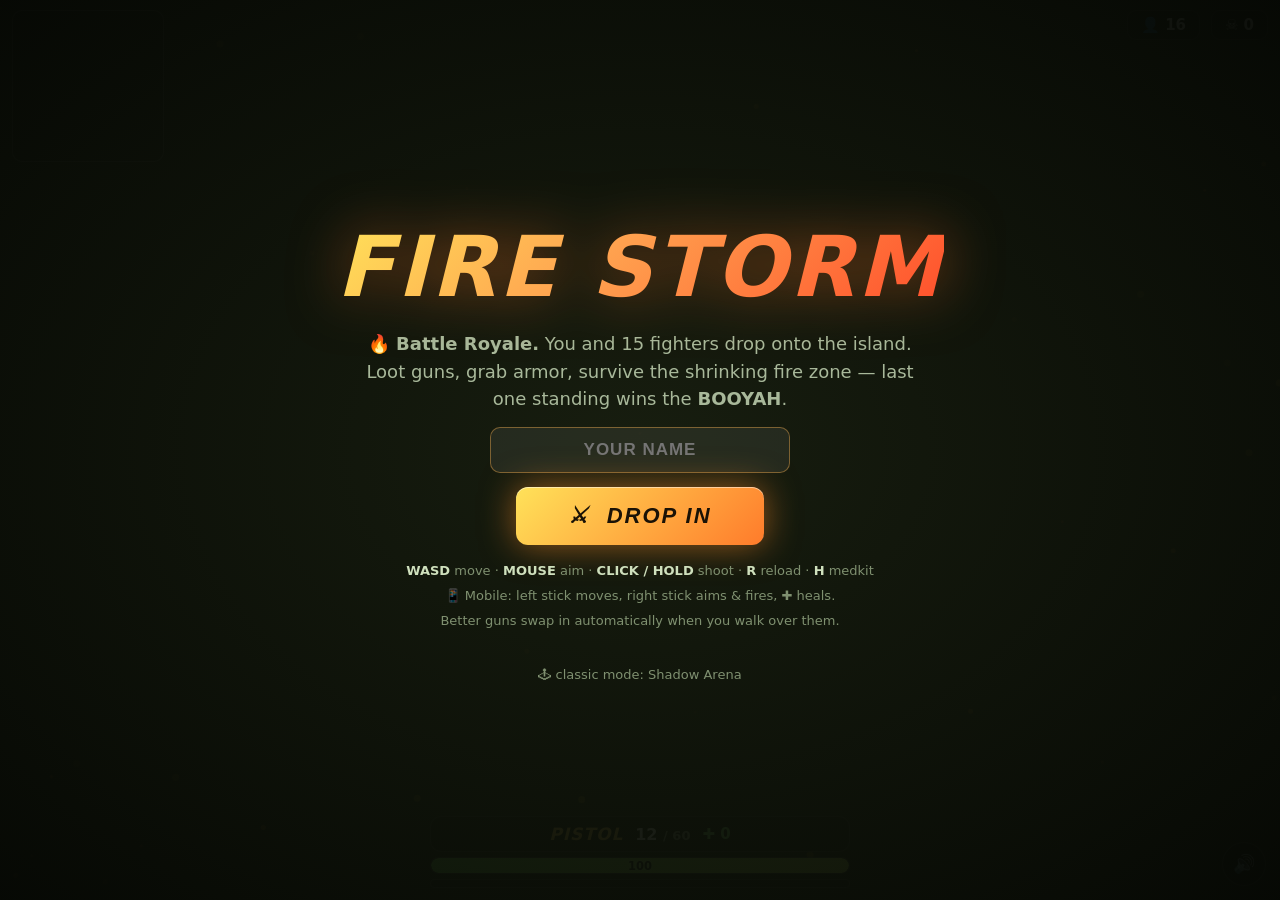
==== commit fe5ee38d: "Replace main game with FIRE STORM battle royale shooter Free-fire-style browser battle royale at /ga" ====
--- a/game/index.html
+++ b/game/index.html
@@ -3,108 +3,119 @@
 <head>
 <meta charset="UTF-8">
 <meta name="viewport" content="width=device-width, initial-scale=1.0, maximum-scale=1.0, user-scalable=no">
-<title>Shadow Arena — Action Survival Game</title>
-<meta name="description" content="Shadow Arena — a fast free browser action game. Survive the monster waves, level up, beat the boss, and challenge your friends!">
-<meta property="og:title" content="Shadow Arena — can you beat my score?">
-<meta property="og:description" content="A fast free browser action game. Survive monster waves, level up, defeat bosses. Play instantly — no download.">
+<title>FIRE STORM — Battle Royale Shooter</title>
+<meta name="description" content="FIRE STORM — free browser battle royale shooter. Drop in, loot guns, survive the zone, be the last one standing. BOOYAH!">
+<meta property="og:title" content="FIRE STORM — Battle Royale. Can you get the BOOYAH?">
+<meta property="og:description" content="Drop onto the island, loot ARs and snipers, outlast 15 enemies in the shrinking zone. Play free in your browser!">
 <style>
   * { margin:0; padding:0; box-sizing:border-box; }
-  html, body { width:100%; height:100%; overflow:hidden; background:#07070f; touch-action:none; overscroll-behavior:none; }
-  body { font-family:'Segoe UI', system-ui, -apple-system, sans-serif; color:#e8e8f5; -webkit-user-select:none; user-select:none; }
-  #game { position:fixed; inset:0; display:block; }
+  html, body { width:100%; height:100%; overflow:hidden; background:#0b0f0a; touch-action:none; overscroll-behavior:none; }
+  body { font-family:'Segoe UI', system-ui, -apple-system, sans-serif; color:#eef2ea; -webkit-user-select:none; user-select:none; }
+  #game { position:fixed; inset:0; display:block; cursor:crosshair; }
   .overlay {
     position:fixed; inset:0; display:flex; flex-direction:column; align-items:center; justify-content:center;
-    background:radial-gradient(ellipse at center, rgba(20,16,48,.92), rgba(5,4,14,.97));
-    z-index:20; text-align:center; padding:20px; gap:14px;
+    background:radial-gradient(ellipse at center, rgba(24,30,16,.93), rgba(6,8,4,.97));
+    z-index:30; text-align:center; padding:20px; gap:14px;
   }
   .hidden { display:none !important; }
   h1.logo {
-    font-size:clamp(38px,8vw,72px); font-weight:900; letter-spacing:2px;
-    background:linear-gradient(135deg,#8be9fd 0%,#bd93f9 45%,#ff79c6 100%);
+    font-size:clamp(40px,9vw,84px); font-weight:900; letter-spacing:3px; font-style:italic;
+    background:linear-gradient(135deg,#ffe259 0%,#ffa751 40%,#ff4e2b 100%);
     -webkit-background-clip:text; background-clip:text; -webkit-text-fill-color:transparent;
-    filter:drop-shadow(0 0 24px rgba(139,110,255,.45));
-  }
-  .tagline { color:#9d9dc7; font-size:clamp(14px,2.5vw,18px); max-width:520px; line-height:1.5; }
+    filter:drop-shadow(0 0 28px rgba(255,120,40,.5));
+  }
+  .tagline { color:#a8b89a; font-size:clamp(14px,2.5vw,18px); max-width:560px; line-height:1.55; }
   .btn {
-    cursor:pointer; border:none; border-radius:14px; padding:16px 44px;
-    font-size:20px; font-weight:800; letter-spacing:1px; color:#0a0a18;
-    background:linear-gradient(135deg,#8be9fd,#bd93f9);
-    box-shadow:0 0 30px rgba(139,110,255,.55), inset 0 1px 0 rgba(255,255,255,.4);
+    cursor:pointer; border:none; border-radius:12px; padding:16px 52px;
+    font-size:22px; font-weight:900; letter-spacing:2px; color:#1a1206; font-style:italic;
+    background:linear-gradient(135deg,#ffe259,#ff7b2b);
+    box-shadow:0 0 34px rgba(255,140,40,.55), inset 0 1px 0 rgba(255,255,255,.5);
     transition:transform .12s ease, box-shadow .12s ease;
   }
-  .btn:hover { transform:translateY(-2px) scale(1.03); box-shadow:0 0 44px rgba(139,110,255,.8); }
+  .btn:hover { transform:translateY(-2px) scale(1.04); box-shadow:0 0 50px rgba(255,140,40,.85); }
   .btn:active { transform:scale(.97); }
   .btn.secondary {
-    background:rgba(139,110,255,.12); color:#cfcfff; border:1px solid rgba(139,110,255,.5);
-    box-shadow:none; font-size:16px; padding:12px 30px;
-  }
-  .controls-hint { color:#7a7aa8; font-size:13px; line-height:1.9; }
-  .controls-hint b { color:#bfbfe8; }
+    background:rgba(255,160,60,.1); color:#ffd9a0; border:1px solid rgba(255,160,60,.5);
+    box-shadow:none; font-size:15px; padding:12px 28px; font-style:normal; letter-spacing:1px;
+  }
+  .controls-hint { color:#7f9070; font-size:13px; line-height:1.9; }
+  .controls-hint b { color:#cfe0bd; }
+  #nameInput {
+    background:rgba(255,255,255,.07); border:1.5px solid rgba(255,180,80,.4); border-radius:10px;
+    padding:12px 18px; font-size:17px; color:#fff; text-align:center; outline:none; width:min(300px,80vw);
+    font-weight:700; letter-spacing:1px;
+  }
+  #nameInput:focus { border-color:#ffb347; box-shadow:0 0 16px rgba(255,160,60,.3); }
   .challenge-banner {
-    background:linear-gradient(135deg,rgba(255,121,198,.15),rgba(189,147,249,.15));
-    border:1px solid rgba(255,121,198,.5); border-radius:12px; padding:12px 22px;
-    color:#ffb3dd; font-size:16px; font-weight:600; animation:pulseGlow 2s infinite;
-  }
-  @keyframes pulseGlow { 0%,100%{box-shadow:0 0 10px rgba(255,121,198,.2);} 50%{box-shadow:0 0 26px rgba(255,121,198,.55);} }
-  .stat-grid { display:flex; gap:26px; flex-wrap:wrap; justify-content:center; margin:6px 0; }
-  .stat-box { text-align:center; }
-  .stat-box .v { font-size:clamp(26px,5vw,40px); font-weight:900; color:#8be9fd; text-shadow:0 0 18px rgba(139,233,253,.5); }
-  .stat-box .l { font-size:12px; color:#7a7aa8; text-transform:uppercase; letter-spacing:2px; margin-top:2px; }
-  .newbest { color:#ffd866; font-weight:800; font-size:18px; text-shadow:0 0 16px rgba(255,216,102,.6); animation:pulseGlow 1.5s infinite; }
-  /* upgrade cards */
-  #upgradeChoices { display:flex; gap:14px; flex-wrap:wrap; justify-content:center; max-width:760px; }
-  .upcard {
-    cursor:pointer; width:200px; padding:20px 16px; border-radius:16px;
-    background:linear-gradient(160deg,rgba(40,36,80,.95),rgba(18,16,40,.95));
-    border:1.5px solid rgba(139,110,255,.45); transition:transform .12s, border-color .12s, box-shadow .12s;
-  }
-  .upcard:hover { transform:translateY(-5px) scale(1.03); border-color:#8be9fd; box-shadow:0 8px 34px rgba(139,233,253,.35); }
-  .upcard .icon { font-size:38px; margin-bottom:8px; }
-  .upcard .name { font-weight:800; font-size:16px; color:#e8e8f5; margin-bottom:6px; }
-  .upcard .desc { font-size:13px; color:#9d9dc7; line-height:1.4; }
-  /* HUD */
+    background:linear-gradient(135deg,rgba(255,90,40,.16),rgba(255,200,60,.14));
+    border:1px solid rgba(255,140,50,.55); border-radius:12px; padding:12px 22px;
+    color:#ffc899; font-size:16px; font-weight:600; animation:pulseGlow 2s infinite; max-width:90vw;
+  }
+  @keyframes pulseGlow { 0%,100%{box-shadow:0 0 10px rgba(255,140,40,.2);} 50%{box-shadow:0 0 28px rgba(255,140,40,.55);} }
+  .stat-grid { display:flex; gap:26px; flex-wrap:wrap; justify-content:center; margin:8px 0; }
+  .stat-box .v { font-size:clamp(26px,5vw,42px); font-weight:900; color:#ffd257; text-shadow:0 0 18px rgba(255,190,60,.5); }
+  .stat-box .l { font-size:12px; color:#7f9070; text-transform:uppercase; letter-spacing:2px; margin-top:2px; }
+  #booyah {
+    font-size:clamp(50px,12vw,110px); font-weight:900; font-style:italic; letter-spacing:4px;
+    background:linear-gradient(135deg,#fff6b0,#ffd257,#ff9a2b);
+    -webkit-background-clip:text; background-clip:text; -webkit-text-fill-color:transparent;
+    filter:drop-shadow(0 0 40px rgba(255,200,60,.8)); animation:booyahPop .6s cubic-bezier(.2,2.4,.4,1);
+  }
+  @keyframes booyahPop { 0%{transform:scale(.2) rotate(-8deg);opacity:0;} 100%{transform:scale(1) rotate(0);opacity:1;} }
+  #placeTitle { font-size:clamp(34px,7vw,64px); font-weight:900; color:#ff6b4a; font-style:italic; text-shadow:0 0 30px rgba(255,80,50,.6); }
+  #shareResult { color:#ffd257; font-size:14px; min-height:18px; }
+  a.backlink { color:#7f9070; font-size:13px; text-decoration:none; margin-top:6px; }
+  a.backlink:hover { color:#cfe0bd; }
+
+  /* ---------- HUD ---------- */
   #hud { position:fixed; inset:0; pointer-events:none; z-index:10; }
-  #topbar { position:absolute; top:10px; left:12px; right:12px; display:flex; justify-content:space-between; align-items:flex-start; gap:10px; }
-  .bars { width:min(300px,42vw); }
-  .bar { height:14px; border-radius:8px; background:rgba(255,255,255,.08); border:1px solid rgba(255,255,255,.15); overflow:hidden; margin-bottom:6px; }
-  .bar > div { height:100%; border-radius:7px; transition:width .18s ease; }
-  #hpfill { background:linear-gradient(90deg,#ff5555,#ff79c6); box-shadow:0 0 10px rgba(255,85,85,.6); width:100%; }
-  #xpfill { background:linear-gradient(90deg,#8be9fd,#bd93f9); box-shadow:0 0 10px rgba(139,233,253,.5); width:0%; }
-  .bar-label { font-size:11px; color:#9d9dc7; letter-spacing:1px; margin-bottom:2px; }
-  #waveinfo { text-align:center; }
-  #waveNum { font-size:clamp(18px,3.6vw,26px); font-weight:900; color:#fff; text-shadow:0 0 14px rgba(139,110,255,.8); }
-  #waveSub { font-size:12px; color:#9d9dc7; letter-spacing:1px; }
-  #scorebox { text-align:right; font-weight:800; font-size:clamp(15px,3vw,20px); color:#ffd866; text-shadow:0 0 10px rgba(255,216,102,.4); }
-  #scorebox .small { display:block; font-size:11px; color:#9d9dc7; font-weight:600; letter-spacing:1px; }
-  #bossbarWrap { position:absolute; top:64px; left:50%; transform:translateX(-50%); width:min(420px,80vw); display:none; }
-  #bossbarWrap .bar-label { text-align:center; color:#ff79c6; font-weight:700; }
-  #bossfill { background:linear-gradient(90deg,#ff5555,#ffb86c); width:100%; }
+  #topcenter { position:absolute; top:10px; left:50%; transform:translateX(-50%); text-align:center; }
+  #zoneMsg { font-size:clamp(13px,2.6vw,17px); font-weight:800; letter-spacing:1px; color:#fff; text-shadow:0 1px 6px #000; }
+  #zoneMsg.danger { color:#ff5a3c; animation:pulseGlow 1s infinite; }
+  #topright { position:absolute; top:10px; right:12px; text-align:right; }
+  .pill {
+    display:inline-block; background:rgba(0,0,0,.45); border:1px solid rgba(255,255,255,.15);
+    border-radius:9px; padding:5px 13px; font-weight:800; font-size:15px; margin-left:6px; color:#fff;
+  }
+  .pill .ic { opacity:.85; margin-right:5px; }
+  #killfeed { position:absolute; top:52px; right:12px; text-align:right; font-size:13px; font-weight:600; }
+  #killfeed div {
+    background:rgba(0,0,0,.5); border-radius:7px; padding:4px 11px; margin-top:5px;
+    color:#ffd9b0; border:1px solid rgba(255,140,50,.25); transition:opacity .5s;
+  }
+  #killfeed div.me { color:#ffe259; border-color:rgba(255,220,80,.6); }
+  #bottomcenter { position:absolute; bottom:12px; left:50%; transform:translateX(-50%); width:min(420px,86vw); text-align:center; }
+  .bar { height:17px; border-radius:9px; background:rgba(0,0,0,.5); border:1px solid rgba(255,255,255,.18); overflow:hidden; margin-top:5px; position:relative; }
+  .bar > div { height:100%; border-radius:8px; transition:width .15s ease; }
+  #hpfill { background:linear-gradient(90deg,#7cf25c,#c9f25c); box-shadow:0 0 10px rgba(140,240,90,.5); width:100%; }
+  #arfill { background:linear-gradient(90deg,#5cc8f2,#8fdcff); width:0%; }
+  .bar span { position:absolute; inset:0; font-size:11.5px; font-weight:800; color:#08130a; line-height:17px; text-shadow:0 0 3px rgba(255,255,255,.5); }
+  #weaponbox {
+    display:flex; justify-content:center; align-items:center; gap:12px; margin-top:7px;
+    background:rgba(0,0,0,.45); border:1px solid rgba(255,255,255,.15); border-radius:11px; padding:7px 16px;
+  }
+  #wname { font-weight:900; font-size:17px; letter-spacing:1px; color:#ffd257; font-style:italic; }
+  #wammo { font-weight:800; font-size:16px; color:#fff; }
+  #wammo .res { color:#9aa88c; font-size:13px; }
+  #medcount { font-weight:800; font-size:15px; color:#8cf27c; }
+  #minimap { position:absolute; top:10px; left:12px; border-radius:10px; border:1.5px solid rgba(255,255,255,.25); background:rgba(0,0,0,.4); }
   #announce {
-    position:absolute; top:26%; left:0; right:0; text-align:center; font-size:clamp(26px,6vw,52px);
-    font-weight:900; letter-spacing:3px; color:#fff; text-shadow:0 0 30px rgba(189,147,249,.9);
+    position:absolute; top:23%; left:0; right:0; text-align:center; font-size:clamp(24px,6vw,50px);
+    font-weight:900; font-style:italic; letter-spacing:3px; color:#fff; text-shadow:0 0 30px rgba(255,140,40,.9);
     opacity:0; transition:opacity .4s; pointer-events:none;
   }
-  #mutebtn, #pausebtn {
-    position:absolute; bottom:14px; width:44px; height:44px; border-radius:50%;
-    background:rgba(255,255,255,.07); border:1px solid rgba(255,255,255,.18); color:#cfcfff;
-    font-size:19px; cursor:pointer; pointer-events:auto; display:flex; align-items:center; justify-content:center;
-  }
-  #mutebtn { right:14px; } #pausebtn { right:66px; }
-  /* touch controls */
-  #joyBase {
-    position:fixed; width:120px; height:120px; border-radius:50%; border:2px solid rgba(139,233,253,.35);
-    background:rgba(139,233,253,.06); display:none; z-index:15; pointer-events:none;
-  }
-  #joyKnob { position:absolute; width:52px; height:52px; border-radius:50%; background:rgba(139,233,253,.4); left:34px; top:34px; box-shadow:0 0 14px rgba(139,233,253,.5); }
-  #dashTouch {
-    position:fixed; right:22px; bottom:78px; width:74px; height:74px; border-radius:50%;
-    background:rgba(255,121,198,.15); border:2px solid rgba(255,121,198,.55); color:#ff9bd4;
-    font-size:13px; font-weight:800; letter-spacing:1px; z-index:15; display:none;
-    align-items:center; justify-content:center; pointer-events:auto;
-  }
-  #shareResult { color:#8be9fd; font-size:14px; min-height:18px; }
-  a.backlink { color:#7a7aa8; font-size:13px; text-decoration:none; margin-top:8px; }
-  a.backlink:hover { color:#bfbfe8; }
+  #hitmarker { position:absolute; left:50%; top:50%; width:26px; height:26px; margin:-13px; opacity:0; pointer-events:none; }
+  #mutebtn { position:absolute; bottom:14px; right:14px; width:44px; height:44px; border-radius:50%;
+    background:rgba(0,0,0,.4); border:1px solid rgba(255,255,255,.2); color:#fff; font-size:18px; cursor:pointer; pointer-events:auto; }
+  /* touch */
+  .stick { position:fixed; width:130px; height:130px; border-radius:50%; border:2px solid rgba(255,255,255,.25); background:rgba(255,255,255,.05); display:none; z-index:15; pointer-events:none; }
+  .stick .knob { position:absolute; width:56px; height:56px; border-radius:50%; left:37px; top:37px; background:rgba(255,255,255,.3); }
+  #stickR .knob { background:rgba(255,120,50,.45); }
+  #medBtn {
+    position:fixed; right:20px; bottom:170px; width:64px; height:64px; border-radius:50%;
+    background:rgba(90,230,110,.16); border:2px solid rgba(120,240,130,.6); color:#9cf7a8;
+    font-size:22px; font-weight:800; z-index:15; display:none; align-items:center; justify-content:center; pointer-events:auto;
+  }
 </style>
 </head>
 <body>
@@ -112,84 +123,77 @@
 
 <!-- HUD -->
 <div id="hud">
-  <div id="topbar">
-    <div class="bars">
-      <div class="bar-label">HP <span id="hptext"></span></div>
-      <div class="bar"><div id="hpfill"></div></div>
-      <div class="bar-label">LEVEL <span id="lvltext">1</span></div>
-      <div class="bar"><div id="xpfill"></div></div>
+  <canvas id="minimap" width="150" height="150"></canvas>
+  <div id="topcenter"><div id="zoneMsg"></div></div>
+  <div id="topright">
+    <span class="pill"><span class="ic">👤</span><span id="aliveCount">16</span></span>
+    <span class="pill"><span class="ic">☠</span><span id="killCount">0</span></span>
+  </div>
+  <div id="killfeed"></div>
+  <div id="announce"></div>
+  <svg id="hitmarker" viewBox="0 0 26 26"><g stroke="#fff" stroke-width="3" stroke-linecap="round">
+    <line x1="4" y1="4" x2="9" y2="9"/><line x1="22" y1="4" x2="17" y2="9"/>
+    <line x1="4" y1="22" x2="9" y2="17"/><line x1="22" y1="22" x2="17" y2="17"/></g></svg>
+  <div id="bottomcenter">
+    <div id="weaponbox">
+      <span id="wname">PISTOL</span>
+      <span id="wammo">12 <span class="res">/ 60</span></span>
+      <span id="medcount">✚ 0</span>
     </div>
-    <div id="waveinfo">
-      <div id="waveNum">WAVE 1</div>
-      <div id="waveSub"></div>
-    </div>
-    <div id="scorebox"><span class="small">SCORE</span><span id="scoreval">0</span></div>
+    <div class="bar"><div id="hpfill"></div><span id="hptext">100</span></div>
+    <div class="bar" style="height:9px"><div id="arfill"></div></div>
   </div>
-  <div id="bossbarWrap">
-    <div class="bar-label">☠ BOSS</div>
-    <div class="bar"><div id="bossfill"></div></div>
-  </div>
-  <div id="announce"></div>
-  <button id="pausebtn" title="Pause">⏸</button>
-  <button id="mutebtn" title="Sound">🔊</button>
+  <button id="mutebtn">🔊</button>
 </div>
 
 <!-- touch controls -->
-<div id="joyBase"><div id="joyKnob"></div></div>
-<div id="dashTouch">DASH</div>
+<div id="stickL" class="stick"><div class="knob"></div></div>
+<div id="stickR" class="stick"><div class="knob"></div></div>
+<div id="medBtn">✚</div>
 
 <!-- menu -->
 <div id="menu" class="overlay">
-  <h1 class="logo">SHADOW ARENA</h1>
-  <div class="tagline">Monsters pour into the arena. Move fast, blast them, grab the gems, level up and choose your power. How many waves can you survive?</div>
+  <h1 class="logo">FIRE STORM</h1>
+  <div class="tagline">🔥 <b>Battle Royale.</b> You and 15 fighters drop onto the island. Loot guns, grab armor, survive the shrinking fire zone — last one standing wins the <b>BOOYAH</b>.</div>
   <div id="challengeBanner" class="challenge-banner hidden"></div>
-  <button id="startBtn" class="btn">▶ &nbsp;PLAY</button>
+  <input id="nameInput" maxlength="14" placeholder="YOUR NAME" autocomplete="off">
+  <button id="startBtn" class="btn">⚔ &nbsp;DROP IN</button>
   <div class="controls-hint">
-    <b>WASD / Arrows</b> move &nbsp;·&nbsp; <b>SPACE</b> dash &nbsp;·&nbsp; <b>P</b> pause<br>
-    Your hero fires automatically at the nearest monster.<br>
-    📱 On mobile: drag anywhere to move, tap DASH.
+    <b>WASD</b> move · <b>MOUSE</b> aim · <b>CLICK / HOLD</b> shoot · <b>R</b> reload · <b>H</b> medkit<br>
+    📱 Mobile: left stick moves, right stick aims &amp; fires, ✚ heals.<br>
+    Better guns swap in automatically when you walk over them.
   </div>
   <div id="menuBest" class="controls-hint"></div>
-</div>
-
-<!-- level up -->
-<div id="levelup" class="overlay hidden">
-  <h1 class="logo" style="font-size:clamp(28px,5vw,44px)">LEVEL UP!</h1>
-  <div class="tagline">Choose one power:</div>
-  <div id="upgradeChoices"></div>
-</div>
-
-<!-- pause -->
-<div id="pauseMenu" class="overlay hidden">
-  <h1 class="logo" style="font-size:clamp(28px,5vw,44px)">PAUSED</h1>
-  <button id="resumeBtn" class="btn">RESUME</button>
-  <button id="quitBtn" class="btn secondary">QUIT TO MENU</button>
+  <a class="backlink" href="arena.html">🕹 classic mode: Shadow Arena</a>
 </div>
 
 <!-- game over -->
 <div id="gameover" class="overlay hidden">
-  <h1 class="logo" style="font-size:clamp(30px,6vw,52px)">YOU FELL...</h1>
-  <div id="newBestMsg" class="newbest hidden">★ NEW BEST SCORE! ★</div>
+  <div id="booyah" class="hidden">BOOYAH!</div>
+  <div id="placeTitle" class="hidden">#8</div>
+  <div id="goSub" class="tagline"></div>
   <div class="stat-grid">
-    <div class="stat-box"><div class="v" id="goScore">0</div><div class="l">Score</div></div>
-    <div class="stat-box"><div class="v" id="goWave">1</div><div class="l">Wave</div></div>
+    <div class="stat-box"><div class="v" id="goPlace">#1</div><div class="l">Place</div></div>
     <div class="stat-box"><div class="v" id="goKills">0</div><div class="l">Kills</div></div>
-    <div class="stat-box"><div class="v" id="goBest">0</div><div class="l">Best</div></div>
+    <div class="stat-box"><div class="v" id="goDmg">0</div><div class="l">Damage</div></div>
+    <div class="stat-box"><div class="v" id="goTime">0:00</div><div class="l">Survived</div></div>
   </div>
   <div id="beatChallenge" class="challenge-banner hidden"></div>
   <button id="retryBtn" class="btn">↻ &nbsp;PLAY AGAIN</button>
-  <button id="shareBtn" class="btn secondary">⚔ Challenge a friend</button>
+  <button id="shareBtn" class="btn secondary">🔥 Challenge a friend</button>
   <div id="shareResult"></div>
   <a class="backlink" href="../index.html">← back to portfolio</a>
 </div>
 
 <script>
 'use strict';
-/* ============================================================
-   SHADOW ARENA — single-file HTML5 action survival game
-   ============================================================ */
+/* =====================================================================
+   FIRE STORM — single-file browser battle royale shooter
+   ===================================================================== */
 const canvas = document.getElementById('game');
 const ctx = canvas.getContext('2d');
+const mmap = document.getElementById('minimap');
+const mctx = mmap.getContext('2d');
 let W = innerWidth, H = innerHeight, DPR = Math.min(devicePixelRatio || 1, 2);
 function resize() {
   W = innerWidth; H = innerHeight;
@@ -199,15 +203,49 @@
 }
 addEventListener('resize', resize); resize();
 
-const WORLD = 2200;                    // world is WORLD x WORLD
+const MAP = 3000;
+const TAU = Math.PI * 2;
+if (!CanvasRenderingContext2D.prototype.roundRect) {
+  CanvasRenderingContext2D.prototype.roundRect = function (x, y, w, h, r) {
+    r = Math.min(r, w/2, h/2);
+    this.moveTo(x+r, y); this.arcTo(x+w, y, x+w, y+h, r); this.arcTo(x+w, y+h, x, y+h, r);
+    this.arcTo(x, y+h, x, y, r); this.arcTo(x, y, x+w, y, r); this.closePath();
+    return this;
+  };
+}
 const rand = (a, b) => a + Math.random() * (b - a);
+const irand = (a, b) => Math.floor(rand(a, b + 1));
 const clamp = (v, a, b) => v < a ? a : v > b ? b : v;
 const dist2 = (ax, ay, bx, by) => (ax-bx)*(ax-bx) + (ay-by)*(ay-by);
-const TAU = Math.PI * 2;
-
-/* ---------- audio (tiny WebAudio synth) ---------- */
-let AC = null, muted = localStorage.getItem('sa_muted') === '1';
+const pick = arr => arr[Math.floor(Math.random() * arr.length)];
+
+/* ---------------- audio ---------------- */
+let AC = null, muted = localStorage.getItem('fs_muted') === '1';
 function audio() { if (!AC) AC = new (window.AudioContext || window.webkitAudioContext)(); if (AC.state === 'suspended') AC.resume(); return AC; }
+let noiseBuf = null;
+function getNoise(ac) {
+  if (!noiseBuf) {
+    noiseBuf = ac.createBuffer(1, ac.sampleRate * .5, ac.sampleRate);
+    const d = noiseBuf.getChannelData(0);
+    for (let i = 0; i < d.length; i++) d[i] = Math.random() * 2 - 1;
+  }
+  return noiseBuf;
+}
+function gunshot(vol, dur, freq) {
+  if (muted) return;
+  try {
+    const ac = audio(), t = ac.currentTime;
+    const src = ac.createBufferSource(); src.buffer = getNoise(ac);
+    const f = ac.createBiquadFilter(); f.type = 'lowpass';
+    f.frequency.setValueAtTime(freq, t);
+    f.frequency.exponentialRampToValueAtTime(100, t + dur);
+    const g = ac.createGain();
+    g.gain.setValueAtTime(vol, t);
+    g.gain.exponentialRampToValueAtTime(.001, t + dur);
+    src.connect(f); f.connect(g); g.connect(ac.destination);
+    src.start(t); src.stop(t + dur + .02);
+  } catch (e) {}
+}
 function beep(freq, dur, type, vol, slide) {
   if (muted) return;
   try {
@@ -220,672 +258,904 @@
   } catch (e) {}
 }
 const sfx = {
-  shoot:  () => beep(880, .07, 'square', .05, -500),
-  hit:    () => beep(200, .08, 'sawtooth', .09, -120),
-  kill:   () => beep(320, .16, 'triangle', .14, -220),
-  gem:    () => beep(1200, .09, 'sine', .1, 500),
-  hurt:   () => beep(140, .22, 'sawtooth', .18, -90),
-  dash:   () => beep(500, .12, 'sine', .1, 700),
-  level:  () => { beep(523, .12, 'square', .12); setTimeout(() => beep(659, .12, 'square', .12), 110); setTimeout(() => beep(784, .2, 'square', .12), 220); },
-  boss:   () => { beep(110, .5, 'sawtooth', .2, -40); setTimeout(() => beep(98, .6, 'sawtooth', .2, -30), 300); },
-  die:    () => { beep(300, .3, 'sawtooth', .18, -250); setTimeout(() => beep(180, .5, 'sawtooth', .16, -140), 200); },
-  wave:   () => beep(440, .18, 'triangle', .12, 220),
+  pistol:  () => gunshot(.25, .12, 2200),
+  smg:     () => gunshot(.18, .09, 2600),
+  shotgun: () => gunshot(.4, .22, 1400),
+  ar:      () => gunshot(.3, .13, 2000),
+  sniper:  () => gunshot(.5, .3, 1100),
+  hitm:    () => beep(1500, .05, 'sine', .1, -300),
+  hurt:    () => beep(150, .18, 'sawtooth', .16, -80),
+  kill:    () => { beep(700, .09, 'square', .12); setTimeout(() => beep(1050, .13, 'square', .12), 90); },
+  pickup:  () => beep(900, .08, 'sine', .1, 350),
+  heal:    () => beep(520, .18, 'sine', .1, 240),
+  reload:  () => beep(300, .07, 'square', .07, -80),
+  zone:    () => beep(220, .4, 'triangle', .16, -60),
+  win:     () => { [523,659,784,1047].forEach((f,i)=>setTimeout(()=>beep(f,.22,'square',.13),i*140)); },
+  lose:    () => { beep(300,.35,'sawtooth',.15,-200); setTimeout(()=>beep(160,.6,'sawtooth',.13,-100),250); },
 };
 
-/* ---------- input ---------- */
+/* ---------------- weapons ---------------- */
+const WEAPONS = {
+  pistol:  { key:'pistol',  name:'PISTOL',  dmg:14, rof:.3,  spread:.05,  spd:1000, range:520,  mag:12, reload:1.1, pellets:1, tier:0, len:20, color:'#c9d2da' },
+  shotgun: { key:'shotgun', name:'SHOTGUN', dmg:8,  rof:.95, spread:.26,  spd:900,  range:340,  mag:5,  reload:1.9, pellets:7, tier:1, len:26, color:'#e0844a' },
+  smg:     { key:'smg',     name:'SMG',     dmg:10, rof:.085,spread:.1,   spd:1050, range:480,  mag:30, reload:1.5, pellets:1, tier:2, len:22, color:'#7ec8ff' },
+  ar:      { key:'ar',      name:'RIFLE',   dmg:19, rof:.135,spread:.045, spd:1250, range:720,  mag:24, reload:1.7, pellets:1, tier:3, len:28, color:'#ffd257' },
+  sniper:  { key:'sniper',  name:'SNIPER',  dmg:72, rof:1.5, spread:.004, spd:1700, range:1150, mag:5,  reload:2.2, pellets:1, tier:4, len:34, color:'#ff6b8f' },
+};
+const LOOT_WEAPONS = ['shotgun','shotgun','smg','smg','ar','ar','ar','sniper'];
+const BOT_NAMES = ['Raven','Viper','Ghost','Blaze','Storm','Rex','Nova','Falcon','Cobra','Titan','Wolf','Ash','Zed','Luna','Onyx','Spike','Echo','Rogue','Jax','Kira','Dash','Fury'];
+
+/* ---------------- input ---------------- */
 const keys = {};
+let mouse = { x: W/2, y: H/2, down: false };
 addEventListener('keydown', e => {
   keys[e.code] = true;
-  if (['ArrowUp','ArrowDown','ArrowLeft','ArrowRight','Space'].includes(e.code)) e.preventDefault();
-  if ((e.code === 'KeyP' || e.code === 'Escape') && state === 'play') togglePause();
-  else if ((e.code === 'KeyP' || e.code === 'Escape') && state === 'pause') togglePause();
-  if (e.code === 'Space' && state === 'play') tryDash();
+  if (document.activeElement === nameInput) return;
+  if (['Space','ArrowUp','ArrowDown','ArrowLeft','ArrowRight'].includes(e.code)) e.preventDefault();
+  if (state === 'play') {
+    if (e.code === 'KeyR') startReload(player, true);
+    if (e.code === 'KeyH' || e.code === 'KeyQ') useMed(player);
+  }
 });
 addEventListener('keyup', e => keys[e.code] = false);
-
-// touch joystick
-const joyBase = document.getElementById('joyBase'), joyKnob = document.getElementById('joyKnob'), dashTouch = document.getElementById('dashTouch');
-let joy = { active:false, id:null, ox:0, oy:0, dx:0, dy:0 };
+canvas.addEventListener('mousemove', e => { mouse.x = e.clientX; mouse.y = e.clientY; });
+canvas.addEventListener('mousedown', e => { if (e.button === 0) mouse.down = true; });
+addEventListener('mouseup', e => { if (e.button === 0) mouse.down = false; });
+canvas.addEventListener('contextmenu', e => e.preventDefault());
+
+// dual virtual sticks
 const isTouch = matchMedia('(pointer: coarse)').matches;
+const stickL = { el: document.getElementById('stickL'), id:null, dx:0, dy:0 };
+const stickR = { el: document.getElementById('stickR'), id:null, dx:0, dy:0 };
+function stickStart(s, t) {
+  s.id = t.identifier; s.ox = t.clientX; s.oy = t.clientY; s.dx = s.dy = 0;
+  s.el.style.display = 'block';
+  s.el.style.left = (t.clientX - 65) + 'px'; s.el.style.top = (t.clientY - 65) + 'px';
+}
+function stickMove(s, t) {
+  let dx = t.clientX - s.ox, dy = t.clientY - s.oy;
+  const m = Math.hypot(dx, dy), max = 52;
+  if (m > max) { dx = dx/m*max; dy = dy/m*max; }
+  s.dx = dx/max; s.dy = dy/max;
+  const k = s.el.firstElementChild;
+  k.style.left = (37 + dx) + 'px'; k.style.top = (37 + dy) + 'px';
+}
+function stickEnd(s) {
+  s.id = null; s.dx = s.dy = 0; s.el.style.display = 'none';
+  const k = s.el.firstElementChild; k.style.left = '37px'; k.style.top = '37px';
+}
 addEventListener('touchstart', e => {
   if (state !== 'play') return;
   for (const t of e.changedTouches) {
-    if (t.target === dashTouch || t.target.closest('#mutebtn,#pausebtn,.overlay')) continue;
-    if (!joy.active) {
-      joy.active = true; joy.id = t.identifier; joy.ox = t.clientX; joy.oy = t.clientY; joy.dx = joy.dy = 0;
-      joyBase.style.display = 'block';
-      joyBase.style.left = (t.clientX - 60) + 'px'; joyBase.style.top = (t.clientY - 60) + 'px';
-    }
+    if (t.target.closest('#medBtn,#mutebtn,.overlay')) continue;
+    if (t.clientX < W/2 && stickL.id === null) stickStart(stickL, t);
+    else if (t.clientX >= W/2 && stickR.id === null) stickStart(stickR, t);
   }
 }, { passive:true });
 addEventListener('touchmove', e => {
   for (const t of e.changedTouches) {
-    if (joy.active && t.identifier === joy.id) {
-      let dx = t.clientX - joy.ox, dy = t.clientY - joy.oy;
-      const m = Math.hypot(dx, dy), max = 48;
-      if (m > max) { dx = dx / m * max; dy = dy / m * max; }
-      joy.dx = dx / max; joy.dy = dy / max;
-      joyKnob.style.left = (34 + dx) + 'px'; joyKnob.style.top = (34 + dy) + 'px';
-    }
+    if (t.identifier === stickL.id) stickMove(stickL, t);
+    if (t.identifier === stickR.id) stickMove(stickR, t);
   }
 }, { passive:true });
-function joyEnd(e) {
+function touchDone(e) {
   for (const t of e.changedTouches) {
-    if (joy.active && t.identifier === joy.id) {
-      joy.active = false; joy.dx = joy.dy = 0;
-      joyBase.style.display = 'none'; joyKnob.style.left = '34px'; joyKnob.style.top = '34px';
-    }
-  }
-}
-addEventListener('touchend', joyEnd, { passive:true });
-addEventListener('touchcancel', joyEnd, { passive:true });
-dashTouch.addEventListener('touchstart', e => { e.preventDefault(); if (state === 'play') tryDash(); });
-
-/* ---------- game state ---------- */
-let state = 'menu'; // menu | play | levelup | pause | over
-let player, enemies, bullets, ebullets, gems, particles, floaters;
-let wave, waveTimer, spawnQueue, spawnTimer, betweenWaves, boss;
-let score, kills, cam, shake, gameTime, lastTs, announceTimer;
-let best = +(localStorage.getItem('sa_best') || 0);
-
-function newGame() {
-  player = {
-    x: WORLD/2, y: WORLD/2, r: 16, hp: 100, maxhp: 100, speed: 250,
-    dmg: 12, firerate: .38, fireT: 0, shots: 1, bulletSpeed: 520, range: 420,
-    xp: 0, level: 1, xpNext: 5, dashT: 0, dashCD: 0, iframes: 0,
-    aim: 0, magnet: 90, regen: 0, crit: .05, trail: []
+    if (t.identifier === stickL.id) stickEnd(stickL);
+    if (t.identifier === stickR.id) stickEnd(stickR);
+  }
+}
+addEventListener('touchend', touchDone, { passive:true });
+addEventListener('touchcancel', touchDone, { passive:true });
+document.getElementById('medBtn').addEventListener('touchstart', e => { e.preventDefault(); if (state === 'play') useMed(player); });
+
+/* ---------------- world ---------------- */
+let walls, rocks, trees, bushes, floors, roads, loot;
+let units, bullets, particles, floaters, casings;
+let player, cam, shake, state = 'menu';
+let zone, matchT, lastTs = 0, feedEl = document.getElementById('killfeed');
+let announceTimer = 0, hitT = 0, zoneTick = 0;
+
+function rectsOverlap(a, b, pad) {
+  return a.x - pad < b.x + b.w && a.x + a.w + pad > b.x && a.y - pad < b.y + b.h && a.y + a.h + pad > b.y;
+}
+function genMap() {
+  walls = []; rocks = []; trees = []; bushes = []; floors = []; loot = [];
+  roads = [ { x:0, y:MAP*.42, w:MAP, h:110 }, { x:MAP*.55, y:0, w:110, h:MAP } ];
+  // buildings
+  const T = 14; // wall thickness
+  for (let i = 0; i < 9; i++) {
+    let f = null, tries = 0;
+    while (tries++ < 40) {
+      const w = irand(220, 400), h = irand(200, 360);
+      const c = { x: rand(160, MAP-160-w), y: rand(160, MAP-160-h), w, h };
+      if (!floors.some(o => rectsOverlap(c, o, 140)) && !roads.some(r => rectsOverlap(c, r, 20))) { f = c; break; }
+    }
+    if (!f) continue;
+    floors.push(f);
+    // outer walls with door gaps
+    const doorW = 62;
+    const dTop = rand(.2,.7), dBot = rand(.2,.7), dSide = rand(.25,.65);
+    // top wall (door if i%2)
+    if (i % 2 === 0) {
+      const dx = f.x + f.w * dTop;
+      walls.push({ x:f.x, y:f.y, w:dx - f.x, h:T });
+      walls.push({ x:dx + doorW, y:f.y, w:f.x + f.w - dx - doorW, h:T });
+    } else walls.push({ x:f.x, y:f.y, w:f.w, h:T });
+    // bottom wall with door
+    const bx = f.x + f.w * dBot;
+    walls.push({ x:f.x, y:f.y+f.h-T, w:bx - f.x, h:T });
+    walls.push({ x:bx + doorW, y:f.y+f.h-T, w:f.x + f.w - bx - doorW, h:T });
+    // left wall with door
+    const ly = f.y + f.h * dSide;
+    walls.push({ x:f.x, y:f.y, w:T, h:ly - f.y });
+    walls.push({ x:f.x, y:ly + doorW, w:T, h:f.y + f.h - ly - doorW });
+    // right wall solid
+    walls.push({ x:f.x+f.w-T, y:f.y, w:T, h:f.h });
+    // inner divider sometimes
+    if (f.w > 300) {
+      const ix = f.x + f.w * rand(.4,.6);
+      walls.push({ x:ix, y:f.y, w:T, h:f.h * .45 });
+    }
+    // building loot (2-4 items)
+    const n = irand(2, 4);
+    for (let k = 0; k < n; k++) {
+      spawnLoot(rand(f.x+40, f.x+f.w-40), rand(f.y+40, f.y+f.h-40), true);
+    }
+  }
+  // rocks / trees / bushes
+  const blocked = (x, y, r) =>
+    floors.some(f => x > f.x - r - 20 && x < f.x + f.w + r + 20 && y > f.y - r - 20 && y < f.y + f.h + r + 20);
+  for (let i = 0; i < 26; i++) {
+    const x = rand(80, MAP-80), y = rand(80, MAP-80), r = rand(22, 44);
+    if (!blocked(x, y, r)) rocks.push({ x, y, r });
+  }
+  for (let i = 0; i < 46; i++) {
+    const x = rand(80, MAP-80), y = rand(80, MAP-80);
+    if (!blocked(x, y, 60)) trees.push({ x, y, r: 11, cr: rand(38, 62) });
+  }
+  for (let i = 0; i < 24; i++) {
+    const x = rand(80, MAP-80), y = rand(80, MAP-80);
+    if (!blocked(x, y, 40)) bushes.push({ x, y, r: rand(30, 42) });
+  }
+  // scattered ground loot
+  for (let i = 0; i < 62; i++) {
+    let x = rand(120, MAP-120), y = rand(120, MAP-120), tries = 0;
+    while (pointInWall(x, y, 20) && tries++ < 10) { x = rand(120, MAP-120); y = rand(120, MAP-120); }
+    spawnLoot(x, y, false);
+  }
+}
+function spawnLoot(x, y, indoor) {
+  const roll = Math.random();
+  if (roll < (indoor ? .5 : .42)) {
+    const w = WEAPONS[pick(LOOT_WEAPONS)];
+    loot.push({ x, y, type:'weapon', w, t:rand(0,TAU) });
+  } else if (roll < .68) loot.push({ x, y, type:'med', t:rand(0,TAU) });
+  else if (roll < .87) loot.push({ x, y, type:'ammo', t:rand(0,TAU) });
+  else loot.push({ x, y, type:'vest', t:rand(0,TAU) });
+}
+function pointInWall(x, y, pad) {
+  pad = pad || 0;
+  for (const w of walls) if (x > w.x - pad && x < w.x + w.w + pad && y > w.y - pad && y < w.y + w.h + pad) return true;
+  for (const r of rocks) if (dist2(x, y, r.x, r.y) < (r.r + pad) * (r.r + pad)) return true;
+  return false;
+}
+function blocksSight(ax, ay, bx, by) {
+  const d = Math.hypot(bx-ax, by-ay), steps = Math.ceil(d / 34);
+  for (let i = 1; i < steps; i++) {
+    const t = i / steps;
+    if (pointInWall(ax + (bx-ax)*t, ay + (by-ay)*t, 0)) return true;
+  }
+  return false;
+}
+function collideWorld(u) {
+  // walls (AABB push-out)
+  for (const w of walls) {
+    const cx = clamp(u.x, w.x, w.x + w.w), cy = clamp(u.y, w.y, w.y + w.h);
+    const dx = u.x - cx, dy = u.y - cy, d2 = dx*dx + dy*dy;
+    if (d2 < u.r * u.r && d2 > 0.0001) {
+      const d = Math.sqrt(d2), push = u.r - d;
+      u.x += dx / d * push; u.y += dy / d * push;
+    } else if (d2 <= 0.0001) {
+      u.y = u.y < w.y + w.h/2 ? w.y - u.r : w.y + w.h + u.r;
+    }
+  }
+  for (const r of rocks) {
+    const dx = u.x - r.x, dy = u.y - r.y, rr = u.r + r.r, d2 = dx*dx + dy*dy;
+    if (d2 < rr*rr && d2 > 0.0001) {
+      const d = Math.sqrt(d2);
+      u.x += dx/d * (rr - d); u.y += dy/d * (rr - d);
+    }
+  }
+  for (const t of trees) {
+    const dx = u.x - t.x, dy = u.y - t.y, rr = u.r + t.r, d2 = dx*dx + dy*dy;
+    if (d2 < rr*rr && d2 > 0.0001) {
+      const d = Math.sqrt(d2);
+      u.x += dx/d * (rr - d); u.y += dy/d * (rr - d);
+    }
+  }
+  u.x = clamp(u.x, u.r, MAP - u.r); u.y = clamp(u.y, u.r, MAP - u.r);
+}
+
+/* ---------------- units ---------------- */
+function makeUnit(name, bot, x, y) {
+  return {
+    name, bot, x, y, r: 15, hp: 100, maxhp: 100, armor: 0,
+    weapon: WEAPONS.pistol, mag: 12, reserve: bot ? 90 : 60,
+    fireT: rand(0, .3), reloadT: 0, meds: bot ? 1 : 0, healT: 0,
+    aim: rand(0, TAU), alive: true, fall: 2.4, iframes: 0,
+    speed: 235, kills: 0, dmgDealt: 0, hurtT: 0,
+    // bot brain
+    dest: null, decideT: rand(0, 1), aimErr: rand(.09, .26), reactT: 0, strafe: Math.random() < .5 ? 1 : -1,
   };
-  enemies = []; bullets = []; ebullets = []; gems = []; particles = []; floaters = [];
-  wave = 0; score = 0; kills = 0; boss = null;
-  cam = { x: player.x, y: player.y }; shake = 0; gameTime = 0;
-  spawnQueue = 0; spawnTimer = 0; betweenWaves = 2; waveTimer = 0;
-  startWave(1);
-}
-
-/* ---------- waves & enemies ---------- */
-function startWave(n) {
-  wave = n;
-  const isBossWave = n % 5 === 0;
-  spawnQueue = isBossWave ? 6 + n : 6 + Math.floor(n * 3.2);
-  spawnTimer = 0;
-  betweenWaves = 0;
-  announce(isBossWave ? '☠ BOSS WAVE ' + n + ' ☠' : 'WAVE ' + n);
-  if (isBossWave) { spawnBoss(n); sfx.boss(); } else sfx.wave();
-  document.getElementById('waveNum').textContent = 'WAVE ' + n;
-}
-function announce(txt) {
-  const el = document.getElementById('announce');
-  el.textContent = txt; el.style.opacity = 1; announceTimer = 1.6;
-}
-function spawnPos() {
-  // spawn just outside the visible screen but inside world
-  const margin = 60;
-  for (let i = 0; i < 20; i++) {
-    const ang = rand(0, TAU);
-    const d = Math.hypot(W, H) / 2 + rand(margin, margin + 200);
-    const x = clamp(player.x + Math.cos(ang) * d, 40, WORLD - 40);
-    const y = clamp(player.y + Math.sin(ang) * d, 40, WORLD - 40);
-    if (dist2(x, y, player.x, player.y) > 300*300) return { x, y };
-  }
-  return { x: rand(40, WORLD-40), y: rand(40, WORLD-40) };
-}
-function spawnEnemy() {
-  const p = spawnPos();
-  const roll = Math.random(), w = wave;
-  let e;
-  if (w >= 3 && roll < .18) {          // shooter
-    e = { type:'shooter', r:15, hp:16+w*4, speed:rand(70,95), color:'#ffb86c', dmg:10, score:25, shootT:rand(.5,2) };
-  } else if (w >= 4 && roll < .32) {   // tank
-    e = { type:'tank', r:26, hp:55+w*9, speed:rand(45,60), color:'#ff5555', dmg:22, score:40 };
-  } else if (w >= 2 && roll < .55) {   // swarmer
-    e = { type:'swarm', r:10, hp:6+w*2, speed:rand(150,195), color:'#50fa7b', dmg:7, score:12 };
-  } else {                             // chaser
-    e = { type:'chaser', r:15, hp:14+w*4, speed:rand(95,130), color:'#bd93f9', dmg:12, score:15 };
-  }
-  e.x = p.x; e.y = p.y; e.maxhp = e.hp; e.hitT = 0; e.wob = rand(0, TAU);
-  enemies.push(e);
-}
-function spawnBoss(w) {
-  const p = spawnPos();
-  boss = {
-    type:'boss', x:p.x, y:p.y, r:52, hp:600 + w*160, speed:62, color:'#ff2d78',
-    dmg:30, score:400 + w*40, shootT:2, chargeT:5, charging:0, cvx:0, cvy:0, hitT:0, wob:0
-  };
-  boss.maxhp = boss.hp;
-  enemies.push(boss);
-  document.getElementById('bossbarWrap').style.display = 'block';
-}
-
-/* ---------- upgrades ---------- */
-const UPGRADES = [
-  { icon:'🔥', name:'Rapid Fire',   desc:'+22% attack speed',            ok:()=>true, do:p=>p.firerate*= .78 },
-  { icon:'💥', name:'Power Shot',   desc:'+30% damage',                  ok:()=>true, do:p=>p.dmg*=1.3 },
-  { icon:'🌀', name:'Multi Shot',   desc:'Fire +1 projectile',           ok:p=>p.shots<6, do:p=>p.shots++ },
-  { icon:'⚡', name:'Swift Boots',  desc:'+15% move speed',              ok:p=>p.speed<430, do:p=>p.speed*=1.15 },
-  { icon:'❤️', name:'Vitality',     desc:'+25 max HP & heal 25',         ok:()=>true, do:p=>{p.maxhp+=25;p.hp=Math.min(p.maxhp,p.hp+25);} },
-  { icon:'🧲', name:'Gem Magnet',   desc:'+60% gem pickup range',        ok:p=>p.magnet<400, do:p=>p.magnet*=1.6 },
-  { icon:'🎯', name:'Deadeye',      desc:'+12% crit chance (3× dmg)',    ok:p=>p.crit<.6, do:p=>p.crit+=.12 },
-  { icon:'💚', name:'Regeneration', desc:'+1.5 HP per second',           ok:p=>p.regen<8, do:p=>p.regen+=1.5 },
-  { icon:'🚀', name:'Velocity',     desc:'+25% bullet speed & range',    ok:p=>p.range<900, do:p=>{p.bulletSpeed*=1.25;p.range*=1.25;} },
+}
+function spawnUnits(playerName) {
+  units = [];
+  const spots = [];
+  let tries = 0;
+  while (spots.length < 16 && tries++ < 900) {
+    const x = rand(200, MAP-200), y = rand(200, MAP-200);
+    if (pointInWall(x, y, 30)) continue;
+    if (spots.every(s => dist2(s.x, s.y, x, y) > 340*340)) spots.push({ x, y });
+  }
+  while (spots.length < 16) spots.push({ x: rand(200, MAP-200), y: rand(200, MAP-200) });
+  const names = BOT_NAMES.slice().sort(() => Math.random() - .5);
+  player = makeUnit(playerName || 'YOU', false, spots[0].x, spots[0].y);
+  units.push(player);
+  for (let i = 1; i < 16; i++) units.push(makeUnit(names[i-1], true, spots[i].x, spots[i].y));
+}
+
+/* ---------------- combat ---------------- */
+function fireWeapon(u) {
+  const w = u.weapon;
+  if (!u.alive || u.fireT > 0 || u.reloadT > 0 || u.fall > 0) return;
+  if (u.mag <= 0) { startReload(u, false); return; }
+  u.fireT = u.bot ? w.rof * 1.65 : w.rof;
+  u.mag--;
+  for (let i = 0; i < w.pellets; i++) {
+    const a = u.aim + rand(-w.spread, w.spread);
+    bullets.push({
+      x: u.x + Math.cos(u.aim) * (u.r + 6), y: u.y + Math.sin(u.aim) * (u.r + 6),
+      vx: Math.cos(a) * w.spd, vy: Math.sin(a) * w.spd,
+      life: w.range / w.spd, dmg: w.dmg, owner: u, tracer: [],
+    });
+  }
+  u.muzzle = .06;
+  casings.push({ x:u.x, y:u.y, vx:Math.cos(u.aim+Math.PI/2)*rand(60,120)*u.strafe, vy:Math.sin(u.aim+Math.PI/2)*rand(60,120), t:0, life:.5 });
+  const d = Math.hypot(u.x - player.x, u.y - player.y);
+  if (d < 900) {
+    const vol = 1 - d / 950;
+    if (u === player) sfx[w.key]();
+    else if (!muted) gunshot(.35 * vol * vol, w.key==='sniper'?.28:.12, w.key==='shotgun'?1400:2100);
+  }
+  if (u === player) shake = Math.min(shake + (w.key==='sniper'?5:w.key==='shotgun'?4:1.6), 10);
+  if (u.mag <= 0) startReload(u, false);
+}
+function startReload(u, manual) {
+  if (u.reloadT > 0 || u.reserve <= 0 || u.mag >= u.weapon.mag) return;
+  u.reloadT = u.weapon.reload;
+  if (u === player) sfx.reload();
+}
+function damageUnit(u, dmg, killer, isZone) {
+  if (!u.alive || u.fall > 0) return;
+  const absorbed = Math.min(u.armor, dmg * .5);
+  u.armor -= absorbed;
+  const applied = Math.min(dmg - absorbed, Math.max(0, u.hp));
+  u.hp -= dmg - absorbed;
+  u.hurtT = .12;
+  addParticles(u.x, u.y, '#c0392b', isZone ? 3 : 8, 200, 3);
+  if (killer === player && !isZone) {
+    addFloater(u.x, u.y - 24, Math.round(applied), '#ffd257');
+    player.dmgDealt += applied;
+    hitT = .18; sfx.hitm();
+  }
+  if (u === player) { sfx.hurt(); shake = Math.min(shake + 7, 14); }
+  if (u.hp <= 0) killUnit(u, killer, isZone);
+}
+function killUnit(u, killer, isZone) {
+  u.alive = false;
+  addParticles(u.x, u.y, '#c0392b', 22, 300, 4);
+  // drop loot
+  if (u.weapon.tier > 0) loot.push({ x:u.x, y:u.y, type:'weapon', w:u.weapon, t:0 });
+  if (u.meds > 0) loot.push({ x:u.x+18, y:u.y+8, type:'med', t:0 });
+  loot.push({ x:u.x-16, y:u.y+14, type:'ammo', t:0 });
+  const kName = isZone ? '🔥 THE ZONE' : (killer ? killer.name : '???');
+  if (killer && !isZone) killer.kills++;
+  addFeed(`${kName} ☠ ${u.name}`, killer === player);
+  if (killer === player) { sfx.kill(); announce(player.kills + (player.kills === 1 ? ' KILL' : ' KILLS'), .9); }
+  const alive = units.filter(x => x.alive).length;
+  if (u === player) endMatch(false, alive + 1);
+  else if (alive === 1 && player.alive) endMatch(true, 1);
+}
+function addFeed(txt, me) {
+  const d = document.createElement('div');
+  d.textContent = txt;
+  if (me) d.className = 'me';
+  feedEl.prepend(d);
+  while (feedEl.children.length > 5) feedEl.lastChild.remove();
+  setTimeout(() => { d.style.opacity = 0; setTimeout(() => d.remove(), 600); }, 5000);
+}
+
+/* ---------------- items ---------------- */
+function tryPickup(u) {
+  for (let i = loot.length - 1; i >= 0; i--) {
+    const l = loot[i];
+    if (dist2(u.x, u.y, l.x, l.y) > 30*30) continue;
+    if (l.type === 'weapon') {
+      if (l.w.tier > u.weapon.tier) {
+        if (u.weapon.tier > 0) loot.push({ x:u.x, y:u.y, type:'weapon', w:u.weapon, t:0, cd:.8 });
+        u.weapon = l.w; u.mag = l.w.mag; u.reloadT = 0;
+        loot.splice(i, 1);
+        if (u === player) { sfx.pickup(); announce(l.w.name + ' EQUIPPED', .8); }
+      }
+    } else if (l.type === 'med') {
+      if (u.meds < 3) { u.meds++; loot.splice(i, 1); if (u === player) sfx.pickup(); }
+    } else if (l.type === 'ammo') {
+      if (u.reserve < 240) { u.reserve = Math.min(240, u.reserve + 40); loot.splice(i, 1); if (u === player) sfx.pickup(); }
+    } else if (l.type === 'vest') {
+      if (u.armor < 100) { u.armor = Math.min(100, u.armor + 50); loot.splice(i, 1); if (u === player) { sfx.pickup(); announce('ARMOR VEST', .8); } }
+    }
+  }
+}
+function useMed(u) {
+  if (u.meds <= 0 || u.healT > 0 || u.hp >= u.maxhp) return;
+  u.meds--; u.healT = 2;
+  if (u === player) sfx.heal();
+}
+
+/* ---------------- zone ---------------- */
+const ZONE_PHASES = [
+  { wait: 12, shrink: 10, mult: .62, dps: 2 },
+  { wait: 12, shrink: 9,  mult: .6,  dps: 4 },
+  { wait: 10, shrink: 8,  mult: .58, dps: 7 },
+  { wait: 9,  shrink: 8,  mult: .55, dps: 10 },
+  { wait: 8,  shrink: 7,  mult: .5,  dps: 14 },
+  { wait: 7,  shrink: 7,  mult: .45, dps: 18 },
+  { wait: 6,  shrink: 6,  mult: .4,  dps: 24 },
 ];
-function showLevelUp() {
-  state = 'levelup';
-  sfx.level();
-  const pool = UPGRADES.filter(u => u.ok(player));
-  const picks = [];
-  while (picks.length < 3 && pool.length) picks.push(pool.splice(Math.floor(Math.random()*pool.length), 1)[0]);
-  const box = document.getElementById('upgradeChoices');
-  box.innerHTML = '';
-  picks.forEach(u => {
-    const d = document.createElement('div');
-    d.className = 'upcard';
-    d.innerHTML = `<div class="icon">${u.icon}</div><div class="name">${u.name}</div><div class="desc">${u.desc}</div>`;
-    d.onclick = () => { u.do(player); document.getElementById('levelup').classList.add('hidden'); state = 'play'; lastTs = 0; };
-    box.appendChild(d);
-  });
-  document.getElementById('levelup').classList.remove('hidden');
-}
-
-/* ---------- helpers ---------- */
+function initZone() {
+  zone = { x: MAP/2, y: MAP/2, r: MAP * .72, phase: 0, state: 'wait', t: ZONE_PHASES[0].wait, from: null, to: null };
+}
+function updateZone(dt) {
+  const zEl = document.getElementById('zoneMsg');
+  const ph = ZONE_PHASES[Math.min(zone.phase, ZONE_PHASES.length - 1)];
+  zone.t -= dt;
+  if (zone.state === 'wait') {
+    if (!zone.to) {
+      const nr = zone.r * ph.mult;
+      const maxOff = zone.r - nr;
+      const a = rand(0, TAU), off = rand(0, maxOff * .8);
+      zone.to = { x: clamp(zone.x + Math.cos(a)*off, nr, MAP-nr), y: clamp(zone.y + Math.sin(a)*off, nr, MAP-nr), r: nr };
+    }
+    zEl.className = ''; zEl.textContent = '⚠ Zone shrinks in ' + Math.max(0, Math.ceil(zone.t)) + 's';
+    if (zone.t <= 0) { zone.state = 'shrink'; zone.t = ph.shrink; zone.from = { x:zone.x, y:zone.y, r:zone.r }; sfx.zone(); announce('ZONE SHRINKING!', 1.2); }
+  } else {
+    const k = 1 - clamp(zone.t / ph.shrink, 0, 1);
+    zone.x = zone.from.x + (zone.to.x - zone.from.x) * k;
+    zone.y = zone.from.y + (zone.to.y - zone.from.y) * k;
+    zone.r = zone.from.r + (zone.to.r - zone.from.r) * k;
+    zEl.className = 'danger'; zEl.textContent = '🔥 ZONE SHRINKING';
+    if (zone.t <= 0) {
+      zone.x = zone.to.x; zone.y = zone.to.y; zone.r = zone.to.r; zone.to = null;
+      if (zone.phase < ZONE_PHASES.length - 1) zone.phase++;
+      zone.state = 'wait'; zone.t = ZONE_PHASES[Math.min(zone.phase, ZONE_PHASES.length-1)].wait;
+    }
+  }
+  // zone damage every .5s
+  zoneTick += dt;
+  if (zoneTick >= .5) {
+    zoneTick -= .5;
+    for (const u of units) {
+      if (!u.alive) continue;
+      if (dist2(u.x, u.y, zone.x, zone.y) > zone.r * zone.r) damageUnit(u, ph.dps * .5, null, true);
+    }
+  }
+}
+
+/* ---------------- bot AI ---------------- */
+function unitInBush(u) {
+  for (const b of bushes) if (dist2(u.x, u.y, b.x, b.y) < b.r * b.r) return true;
+  return false;
+}
+function nearestEnemy(u, range) {
+  let best = null, bd = range * range;
+  for (const o of units) {
+    if (o === u || !o.alive || o.fall > 0) continue;
+    const d = dist2(u.x, u.y, o.x, o.y);
+    if (d < bd) {
+      if (unitInBush(o) && d > 130*130) continue;      // hidden in bush
+      if (blocksSight(u.x, u.y, o.x, o.y)) continue;
+      bd = d; best = o;
+    }
+  }
+  return best;
+}
+function botUpdate(u, dt) {
+  let mx = 0, my = 0;
+  const enemy = u.reactT <= 0 ? nearestEnemy(u, 620) : u.enemy;
+  if (u.reactT <= 0) { u.enemy = enemy; u.reactT = .25; } else u.reactT -= dt;
+
+  const outZone = dist2(u.x, u.y, zone.x, zone.y) > (zone.r - 60) * (zone.r - 60);
+  if (u.healT <= 0 && u.hp < 45 && u.meds > 0 && !enemy) useMed(u);
+
+  if (enemy) {
+    const d = Math.hypot(enemy.x - u.x, enemy.y - u.y);
+    const trueAim = Math.atan2(enemy.y - u.y, enemy.x - u.x);
+    u.aim = trueAim + rand(-u.aimErr, u.aimErr) * (0.4 + d / 620);
+    // keep good range & strafe
+    const want = u.weapon.range * .55;
+    const toward = d > want ? 1 : d < want * .6 ? -1 : 0;
+    if (Math.random() < .01) u.strafe *= -1;
+    mx = Math.cos(trueAim) * toward + Math.cos(trueAim + Math.PI/2) * u.strafe * .8;
+    my = Math.sin(trueAim) * toward + Math.sin(trueAim + Math.PI/2) * u.strafe * .8;
+    if (d < u.weapon.range && !blocksSight(u.x, u.y, enemy.x, enemy.y)) fireWeapon(u);
+  } else if (outZone) {
+    const a = Math.atan2(zone.y - u.y, zone.x - u.x) + rand(-.3, .3);
+    mx = Math.cos(a); my = Math.sin(a); u.aim = a;
+    u.dest = null;
+  } else {
+    u.decideT -= dt;
+    if (!u.dest || u.decideT <= 0 || dist2(u.x, u.y, u.dest.x, u.dest.y) < 40*40) {
+      u.decideT = rand(2, 5);
+      // seek loot they want, else wander inside zone
+      let want = null, wd = 480*480;
+      for (const l of loot) {
+        const good = (l.type === 'weapon' && l.w.tier > u.weapon.tier) ||
+                     (l.type === 'med' && u.meds < 2) ||
+                     (l.type === 'vest' && u.armor < 50) ||
+                     (l.type === 'ammo' && u.reserve < 60);
+        if (!good) continue;
+        const d = dist2(u.x, u.y, l.x, l.y);
+        if (d < wd) { wd = d; want = l; }
+      }
+      if (want) u.dest = { x: want.x, y: want.y };
+      else {
+        const a = rand(0, TAU), rr = rand(0, zone.r * .8);
+        u.dest = { x: clamp(zone.x + Math.cos(a)*rr, 60, MAP-60), y: clamp(zone.y + Math.sin(a)*rr, 60, MAP-60) };
+      }
+    }
+    const a = Math.atan2(u.dest.y - u.y, u.dest.x - u.x);
+    mx = Math.cos(a); my = Math.sin(a); u.aim = a;
+  }
+  const m = Math.hypot(mx, my);
+  if (m > .01) {
+    const spd = u.speed * (u.fall > 0 ? 1.4 : 1) * (u.healT > 0 ? .6 : 1);
+    u.x += mx/m * spd * dt; u.y += my/m * spd * dt;
+  }
+}
+
+/* ---------------- effects ---------------- */
 function addParticles(x, y, color, n, spd, size) {
   for (let i = 0; i < n; i++) {
     const a = rand(0, TAU), s = rand(spd*.3, spd);
-    particles.push({ x, y, vx:Math.cos(a)*s, vy:Math.sin(a)*s, life:rand(.3,.7), t:0, color, size:size||3 });
-  }
-}
-function addFloater(x, y, txt, color) {
-  floaters.push({ x, y, txt, color, t:0, life:.8 });
-}
-function tryDash() {
-  if (player.dashCD <= 0 && player.dashT <= 0) {
-    player.dashT = .18; player.dashCD = 1.4; player.iframes = Math.max(player.iframes, .28);
-    sfx.dash();
-    addParticles(player.x, player.y, '#8be9fd', 12, 220, 3);
-  }
-}
-function damagePlayer(d) {
-  if (player.iframes > 0 || player.dashT > 0) return;
-  player.hp -= d; player.iframes = .7; shake = Math.min(shake + 9, 18);
-  sfx.hurt();
-  addParticles(player.x, player.y, '#ff5555', 14, 260, 3);
-  if (player.hp <= 0) gameOver();
-}
-function killEnemy(e) {
-  kills++; score += e.score;
-  sfx.kill();
-  addParticles(e.x, e.y, e.color, e.type==='boss'?60:14, e.type==='boss'?420:220, e.type==='boss'?5:3);
-  shake = Math.min(shake + (e.type==='boss'?16:2), 18);
-  // drop gems
-  const n = e.type==='boss' ? 14 : e.type==='tank' ? 3 : 1;
-  for (let i = 0; i < n; i++) {
-    gems.push({ x:e.x+rand(-14,14), y:e.y+rand(-14,14), v:e.type==='boss'?3:1, t:rand(0,TAU) });
-  }
-  if (Math.random() < .05 || e.type==='boss') {
-    gems.push({ x:e.x, y:e.y, heal:true, t:0 });
-  }
-  if (e === boss) { boss = null; document.getElementById('bossbarWrap').style.display = 'none'; announce('BOSS DEFEATED!'); score += 100; }
-}
-
-/* ---------- game over / share ---------- */
+    particles.push({ x, y, vx:Math.cos(a)*s, vy:Math.sin(a)*s, life:rand(.25,.6), t:0, color, size:size||3 });
+  }
+}
+function addFloater(x, y, txt, color) { floaters.push({ x, y, txt, color, t:0, life:.75 }); }
+function announce(txt, dur) {
+  const el = document.getElementById('announce');
+  el.textContent = txt; el.style.opacity = 1; announceTimer = dur || 1.4;
+}
+
+/* ---------------- match flow ---------------- */
 const params = new URLSearchParams(location.search);
-const challengeScore = parseInt(params.get('c') || '0', 10) || 0;
-const challengeName = (params.get('n') || '').slice(0, 24).replace(/[<>&"']/g, '');
-if (challengeScore > 0) {
+const chKills = parseInt(params.get('c') || '0', 10) || 0;
+const chPlace = parseInt(params.get('p') || '0', 10) || 0;
+const chName = (params.get('n') || '').slice(0, 16).replace(/[<>&"']/g, '');
+if (chKills > 0 || chPlace > 0) {
   const b = document.getElementById('challengeBanner');
-  b.textContent = `⚔ ${challengeName || 'A friend'} challenged you! Beat their score: ${challengeScore.toLocaleString()}`;
+  b.textContent = `🔥 ${chName || 'A friend'} got #${chPlace || '?'} with ${chKills} kill${chKills===1?'':'s'} — beat that!`;
   b.classList.remove('hidden');
 }
-function gameOver() {
+const nameInput = document.getElementById('nameInput');
+nameInput.value = localStorage.getItem('fs_name') || '';
+let matchStats = { place: 16, kills: 0, dmg: 0, time: 0 };
+let bestPlace = +(localStorage.getItem('fs_best') || 99);
+
+function startMatch() {
+  audio();
+  const pname = (nameInput.value.trim() || 'YOU').slice(0, 14);
+  localStorage.setItem('fs_name', pname);
+  genMap();
+  spawnUnits(pname);
+  bullets = []; particles = []; floaters = []; casings = [];
+  initZone();
+  cam = { x: player.x, y: player.y }; shake = 0; matchT = 0; zoneTick = 0;
+  feedEl.innerHTML = '';
+  document.getElementById('menu').classList.add('hidden');
+  document.getElementById('gameover').classList.add('hidden');
+  document.getElementById('medBtn').style.display = isTouch ? 'flex' : 'none';
+  announce('DROP IN!', 1.6);
+  state = 'play'; lastTs = 0;
+}
+function endMatch(won, place) {
+  if (state !== 'play') return;
+  matchStats = { place, kills: player.kills, dmg: Math.round(player.dmgDealt), time: matchT };
   state = 'over';
-  sfx.die();
-  const isBest = score > best;
-  if (isBest) { best = score; localStorage.setItem('sa_best', best); }
-  document.getElementById('goScore').textContent = score.toLocaleString();
-  document.getElementById('goWave').textContent = wave;
-  document.getElementById('goKills').textContent = kills;
-  document.getElementById('goBest').textContent = best.toLocaleString();
-  document.getElementById('newBestMsg').classList.toggle('hidden', !isBest);
+  if (won) sfx.win(); else sfx.lose();
+  if (place < bestPlace) { bestPlace = place; localStorage.setItem('fs_best', place); }
+  document.getElementById('booyah').classList.toggle('hidden', !won);
+  const pt = document.getElementById('placeTitle');
+  pt.classList.toggle('hidden', won);
+  pt.textContent = '#' + place;
+  document.getElementById('goSub').textContent = won
+    ? '🏆 You are the last one standing!'
+    : 'You placed #' + place + ' of 16. So close — drop again!';
+  document.getElementById('goPlace').textContent = '#' + place;
+  document.getElementById('goKills').textContent = player.kills;
+  document.getElementById('goDmg').textContent = Math.round(player.dmgDealt);
+  const m = Math.floor(matchT/60), s = Math.floor(matchT%60);
+  document.getElementById('goTime').textContent = m + ':' + String(s).padStart(2,'0');
   const bc = document.getElementById('beatChallenge');
-  if (challengeScore > 0) {
+  if (chKills > 0 || chPlace > 0) {
     bc.classList.remove('hidden');
-    bc.textContent = score > challengeScore
-      ? `🏆 You beat ${challengeName || 'your friend'}'s score of ${challengeScore.toLocaleString()}!`
-      : `😤 ${challengeName || 'Your friend'}'s score of ${challengeScore.toLocaleString()} still stands...`;
+    const beat = (chPlace && place < chPlace) || (place === chPlace && player.kills > chKills) || (!chPlace && player.kills > chKills);
+    bc.textContent = beat
+      ? `🏆 You beat ${chName || 'your friend'}! (#${place} vs #${chPlace || '?'})`
+      : `😤 ${chName || 'Your friend'} still holds it (#${chPlace || '?'}, ${chKills} kills). Try again!`;
   } else bc.classList.add('hidden');
   document.getElementById('shareResult').textContent = '';
-  setTimeout(() => document.getElementById('gameover').classList.remove('hidden'), 700);
-}
+  setTimeout(() => document.getElementById('gameover').classList.remove('hidden'), won ? 400 : 1100);
+}
+document.getElementById('startBtn').onclick = startMatch;
+document.getElementById('retryBtn').onclick = startMatch;
 document.getElementById('shareBtn').onclick = async () => {
-  let name = localStorage.getItem('sa_name') || '';
-  if (!name) {
-    name = (prompt('Your name (shown to your friend):') || '').slice(0, 24);
-    if (name) localStorage.setItem('sa_name', name);
-  }
-  const url = location.origin + location.pathname + '?c=' + score + (name ? '&n=' + encodeURIComponent(name) : '');
-  const text = `⚔ I scored ${score.toLocaleString()} in Shadow Arena! Think you can beat me?`;
+  const name = localStorage.getItem('fs_name') || 'A friend';
+  const url = location.origin + location.pathname +
+    '?c=' + matchStats.kills + '&p=' + matchStats.place + '&n=' + encodeURIComponent(name);
+  const text = matchStats.place === 1
+    ? `🔥 BOOYAH! I won FIRE STORM with ${matchStats.kills} kills! Think you can do it?`
+    : `🔥 I placed #${matchStats.place} with ${matchStats.kills} kills in FIRE STORM. Beat me!`;
   const out = document.getElementById('shareResult');
   if (navigator.share) {
-    try { await navigator.share({ title:'Shadow Arena', text, url }); out.textContent = 'Challenge sent! 🎉'; return; } catch (e) { if (e.name === 'AbortError') return; }
-  }
-  try { await navigator.clipboard.writeText(text + ' ' + url); out.textContent = '✔ Challenge link copied — paste it to your friend!'; }
+    try { await navigator.share({ title:'FIRE STORM', text, url }); out.textContent = 'Challenge sent! 🎉'; return; }
+    catch (e) { if (e.name === 'AbortError') return; }
+  }
+  try { await navigator.clipboard.writeText(text + ' ' + url); out.textContent = '✔ Challenge link copied — send it to your friend!'; }
   catch (e) { out.textContent = url; }
 };
-
-/* ---------- UI buttons ---------- */
-function startGame() {
-  audio();
-  newGame();
-  document.getElementById('menu').classList.add('hidden');
-  document.getElementById('gameover').classList.add('hidden');
-  if (isTouch) dashTouch.style.display = 'flex';
-  state = 'play'; lastTs = 0;
-}
-document.getElementById('startBtn').onclick = startGame;
-document.getElementById('retryBtn').onclick = startGame;
-document.getElementById('resumeBtn').onclick = () => togglePause();
-document.getElementById('quitBtn').onclick = () => {
-  document.getElementById('pauseMenu').classList.add('hidden');
-  document.getElementById('menu').classList.remove('hidden');
-  document.getElementById('bossbarWrap').style.display = 'none';
-  updateMenuBest();
-  state = 'menu';
-};
-document.getElementById('pausebtn').onclick = () => { if (state==='play'||state==='pause') togglePause(); };
 const muteBtn = document.getElementById('mutebtn');
 muteBtn.textContent = muted ? '🔇' : '🔊';
-muteBtn.onclick = () => { muted = !muted; localStorage.setItem('sa_muted', muted?'1':'0'); muteBtn.textContent = muted?'🔇':'🔊'; };
-function togglePause() {
-  if (state === 'play') { state = 'pause'; document.getElementById('pauseMenu').classList.remove('hidden'); }
-  else if (state === 'pause') { state = 'play'; lastTs = 0; document.getElementById('pauseMenu').classList.add('hidden'); }
-}
-function updateMenuBest() {
-  document.getElementById('menuBest').textContent = best > 0 ? '🏆 Your best score: ' + best.toLocaleString() : '';
-}
-updateMenuBest();
-
-/* ---------- update ---------- */
+muteBtn.onclick = () => { muted = !muted; localStorage.setItem('fs_muted', muted?'1':'0'); muteBtn.textContent = muted?'🔇':'🔊'; };
+if (bestPlace < 99) document.getElementById('menuBest').textContent = '🏆 Your best placement: #' + bestPlace;
+
+/* ---------------- update ---------------- */
 function update(dt) {
-  gameTime += dt;
-  const p = player;
-
-  // movement input
+  matchT += dt;
+  // player input
   let mx = 0, my = 0;
   if (keys.KeyW || keys.ArrowUp) my -= 1;
   if (keys.KeyS || keys.ArrowDown) my += 1;
   if (keys.KeyA || keys.ArrowLeft) mx -= 1;
   if (keys.KeyD || keys.ArrowRight) mx += 1;
-  if (joy.active) { mx = joy.dx; my = joy.dy; }
-  const mlen = Math.hypot(mx, my);
-  if (mlen > 1) { mx /= mlen; my /= mlen; }
-  const spd = p.dashT > 0 ? p.speed * 3.2 : p.speed;
-  p.x = clamp(p.x + mx * spd * dt, p.r, WORLD - p.r);
-  p.y = clamp(p.y + my * spd * dt, p.r, WORLD - p.r);
-  if (mlen > .1) p.aim = Math.atan2(my, mx);
-  p.dashT -= dt; p.dashCD -= dt; p.iframes -= dt; p.fireT -= dt;
-  if (p.regen > 0) p.hp = Math.min(p.maxhp, p.hp + p.regen * dt);
-  p.trail.push({ x:p.x, y:p.y, t:0 });
-  if (p.trail.length > 12) p.trail.shift();
-  p.trail.forEach(t => t.t += dt);
-
-  // auto-fire at nearest enemy in range
-  if (p.fireT <= 0 && enemies.length) {
-    let near = null, nd = p.range * p.range;
-    for (const e of enemies) {
-      const d = dist2(e.x, e.y, p.x, p.y);
-      if (d < nd) { nd = d; near = e; }
-    }
-    if (near) {
-      p.fireT = p.firerate;
-      const base = Math.atan2(near.y - p.y, near.x - p.x);
-      p.aim = base;
-      const spread = .14;
-      for (let i = 0; i < p.shots; i++) {
-        const off = (i - (p.shots - 1) / 2) * spread;
-        bullets.push({
-          x: p.x + Math.cos(base)*p.r, y: p.y + Math.sin(base)*p.r,
-          vx: Math.cos(base+off)*p.bulletSpeed, vy: Math.sin(base+off)*p.bulletSpeed,
-          life: p.range / p.bulletSpeed, dmg: p.dmg
-        });
+  if (stickL.id !== null) { mx = stickL.dx; my = stickL.dy; }
+  const ml = Math.hypot(mx, my);
+  if (ml > 1) { mx /= ml; my /= ml; }
+  if (player.alive) {
+    const spd = player.speed * (player.fall > 0 ? 1.4 : 1) * (player.healT > 0 ? .6 : 1);
+    player.x += mx * spd * dt; player.y += my * spd * dt;
+    // aim
+    if (stickR.id !== null) {
+      const m = Math.hypot(stickR.dx, stickR.dy);
+      if (m > .25) player.aim = Math.atan2(stickR.dy, stickR.dx);
+      if (m > .55) fireWeapon(player);
+    } else {
+      const psx = W/2, psy = H/2;
+      player.aim = Math.atan2(mouse.y - psy, mouse.x - psx);
+      if (mouse.down) fireWeapon(player);
+    }
+  }
+
+  // all units common updates
+  for (const u of units) {
+    if (!u.alive) continue;
+    u.fall -= dt; u.fireT -= dt; u.iframes -= dt; u.hurtT -= dt;
+    if (u.muzzle) u.muzzle -= dt;
+    if (u.reloadT > 0) {
+      u.reloadT -= dt;
+      if (u.reloadT <= 0) {
+        const need = u.weapon.mag - u.mag, take = Math.min(need, u.reserve);
+        u.mag += take; u.reserve -= take;
       }
-      sfx.shoot();
-    }
-  }
-
-  // player bullets
+    }
+    if (u.healT > 0) {
+      u.healT -= dt;
+      u.hp = Math.min(u.maxhp, u.hp + 20 * dt);
+    }
+    if (u.bot) botUpdate(u, dt);
+    collideWorld(u);
+    if (u.fall <= 0) tryPickup(u);
+  }
+
+  // bullets (substeps so fast rounds don't skip walls)
   for (let i = bullets.length - 1; i >= 0; i--) {
     const b = bullets[i];
-    b.x += b.vx * dt; b.y += b.vy * dt; b.life -= dt;
-    let hit = false;
-    for (const e of enemies) {
-      if (dist2(b.x, b.y, e.x, e.y) < (e.r + 5) * (e.r + 5)) {
-        const isCrit = Math.random() < p.crit;
-        const dmg = isCrit ? b.dmg * 3 : b.dmg;
-        e.hp -= dmg; e.hitT = .1;
-        addFloater(e.x, e.y - e.r, Math.round(dmg) + (isCrit ? '!' : ''), isCrit ? '#ffd866' : '#fff');
-        addParticles(b.x, b.y, '#8be9fd', 4, 160, 2);
-        sfx.hit();
-        hit = true;
-        break;
-      }
-    }
-    if (hit || b.life <= 0 || b.x < 0 || b.x > WORLD || b.y < 0 || b.y > WORLD) bullets.splice(i, 1);
-  }
-
-  // enemies
-  for (let i = enemies.length - 1; i >= 0; i--) {
-    const e = enemies[i];
-    if (e.hp <= 0) { killEnemy(e); enemies.splice(i, 1); continue; }
-    e.hitT -= dt; e.wob += dt * 5;
-    const ang = Math.atan2(p.y - e.y, p.x - e.x);
-    const d = Math.hypot(p.x - e.x, p.y - e.y);
-
-    if (e.type === 'shooter') {
-      // keep distance, shoot
-      const want = 300;
-      const dir = d > want + 40 ? 1 : d < want - 40 ? -1 : 0;
-      e.x += Math.cos(ang) * e.speed * dir * dt;
-      e.y += Math.sin(ang) * e.speed * dir * dt;
-      e.shootT -= dt;
-      if (e.shootT <= 0 && d < 600) {
-        e.shootT = 2.2;
-        ebullets.push({ x:e.x, y:e.y, vx:Math.cos(ang)*260, vy:Math.sin(ang)*260, life:3, dmg:e.dmg, color:'#ffb86c', r:6 });
-      }
-    } else if (e.type === 'boss') {
-      e.shootT -= dt; e.chargeT -= dt;
-      if (e.charging > 0) {
-        e.charging -= dt;
-        e.x += e.cvx * dt; e.y += e.cvy * dt;
-        e.x = clamp(e.x, e.r, WORLD - e.r); e.y = clamp(e.y, e.r, WORLD - e.r);
-      } else {
-        e.x += Math.cos(ang) * e.speed * dt;
-        e.y += Math.sin(ang) * e.speed * dt;
-        if (e.chargeT <= 0 && d < 700) {
-          e.chargeT = 6; e.charging = .9;
-          e.cvx = Math.cos(ang) * 460; e.cvy = Math.sin(ang) * 460;
-          addParticles(e.x, e.y, '#ff2d78', 20, 300, 4);
-        }
-        if (e.shootT <= 0) {
-          e.shootT = 2.6;
-          for (let k = 0; k < 8; k++) {
-            const a = ang + (k - 3.5) * .22;
-            ebullets.push({ x:e.x, y:e.y, vx:Math.cos(a)*220, vy:Math.sin(a)*220, life:3.5, dmg:18, color:'#ff2d78', r:8 });
-          }
+    let dead = false;
+    const steps = 3;
+    for (let s = 0; s < steps && !dead; s++) {
+      b.x += b.vx * dt / steps; b.y += b.vy * dt / steps;
+      if (pointInWall(b.x, b.y, 0)) { addParticles(b.x, b.y, '#b9a684', 4, 130, 2); dead = true; break; }
+      for (const t of trees) if (dist2(b.x, b.y, t.x, t.y) < t.r*t.r) { addParticles(b.x, b.y, '#7a5a34', 4, 130, 2); dead = true; break; }
+      if (dead) break;
+      for (const u of units) {
+        if (!u.alive || u === b.owner || u.fall > 0) continue;
+        if (dist2(b.x, b.y, u.x, u.y) < (u.r+3)*(u.r+3)) {
+          damageUnit(u, b.dmg, b.owner, false);
+          dead = true; break;
         }
       }
-      document.getElementById('bossfill').style.width = (e.hp / e.maxhp * 100) + '%';
-    } else {
-      // chaser/tank/swarm: pursue with slight wobble
-      const wob = e.type === 'swarm' ? Math.sin(e.wob) * .5 : Math.sin(e.wob) * .15;
-      e.x += Math.cos(ang + wob) * e.speed * dt;
-      e.y += Math.sin(ang + wob) * e.speed * dt;
-    }
-    // separation (cheap)
-    for (let j = i + 1; j < enemies.length; j++) {
-      const o = enemies[j], rr = e.r + o.r;
-      const dd = dist2(e.x, e.y, o.x, o.y);
-      if (dd < rr * rr && dd > 0.01) {
-        const m = Math.sqrt(dd), push = (rr - m) / 2;
-        const nx = (e.x - o.x) / m, ny = (e.y - o.y) / m;
-        e.x += nx * push; e.y += ny * push; o.x -= nx * push; o.y -= ny * push;
-      }
-    }
-    // touch damage
-    if (d < e.r + p.r) damagePlayer(e.dmg);
-  }
-
-  // enemy bullets
-  for (let i = ebullets.length - 1; i >= 0; i--) {
-    const b = ebullets[i];
-    b.x += b.vx * dt; b.y += b.vy * dt; b.life -= dt;
-    if (dist2(b.x, b.y, p.x, p.y) < (p.r + b.r) * (p.r + b.r)) { damagePlayer(b.dmg); ebullets.splice(i, 1); continue; }
-    if (b.life <= 0) ebullets.splice(i, 1);
-  }
-
-  // gems
-  for (let i = gems.length - 1; i >= 0; i--) {
-    const g = gems[i];
-    g.t += dt;
-    const d = Math.hypot(p.x - g.x, p.y - g.y);
-    if (d < p.magnet) {
-      const pull = (1 - d / p.magnet) * 620 + 120;
-      g.x += (p.x - g.x) / d * pull * dt;
-      g.y += (p.y - g.y) / d * pull * dt;
-    }
-    if (d < p.r + 12) {
-      gems.splice(i, 1);
-      if (g.heal) {
-        p.hp = Math.min(p.maxhp, p.hp + 20);
-        addFloater(p.x, p.y - 24, '+20 HP', '#50fa7b');
-        sfx.gem();
-      } else {
-        p.xp += g.v; score += g.v * 2;
-        sfx.gem();
-        if (p.xp >= p.xpNext) {
-          p.xp -= p.xpNext; p.level++;
-          p.xpNext = Math.floor(5 + p.level * 3.5);
-          showLevelUp();
-        }
-      }
-    }
-  }
-
-  // wave spawning
-  if (spawnQueue > 0) {
-    spawnTimer -= dt;
-    if (spawnTimer <= 0) {
-      spawnTimer = Math.max(.18, 1.1 - wave * .05);
-      spawnEnemy();
-      spawnQueue--;
-    }
-  } else if (enemies.length === 0) {
-    betweenWaves += dt;
-    document.getElementById('waveSub').textContent = 'next wave in ' + Math.ceil(3 - betweenWaves) + '…';
-    if (betweenWaves >= 3) { startWave(wave + 1); document.getElementById('waveSub').textContent = ''; }
-  } else {
-    document.getElementById('waveSub').textContent = enemies.length + ' left';
-  }
-
-  // particles & floaters
+    }
+    b.life -= dt;
+    if (dead || b.life <= 0 || b.x < 0 || b.x > MAP || b.y < 0 || b.y > MAP) bullets.splice(i, 1);
+  }
+
+  updateZone(dt);
+
+  // particles / floaters / casings
   for (let i = particles.length - 1; i >= 0; i--) {
     const q = particles[i];
-    q.t += dt; q.x += q.vx * dt; q.y += q.vy * dt; q.vx *= .92; q.vy *= .92;
+    q.t += dt; q.x += q.vx*dt; q.y += q.vy*dt; q.vx *= .9; q.vy *= .9;
     if (q.t >= q.life) particles.splice(i, 1);
   }
   for (let i = floaters.length - 1; i >= 0; i--) {
-    const f = floaters[i];
-    f.t += dt; f.y -= 46 * dt;
+    const f = floaters[i]; f.t += dt; f.y -= 44*dt;
     if (f.t >= f.life) floaters.splice(i, 1);
   }
+  for (let i = casings.length - 1; i >= 0; i--) {
+    const c = casings[i]; c.t += dt; c.x += c.vx*dt; c.y += c.vy*dt; c.vx *= .85; c.vy *= .85;
+    if (c.t >= c.life) casings.splice(i, 1);
+  }
 
   // camera
-  cam.x += (p.x - cam.x) * Math.min(1, dt * 6);
-  cam.y += (p.y - cam.y) * Math.min(1, dt * 6);
-  cam.x = clamp(cam.x, W/2 - 200, WORLD - W/2 + 200);
-  cam.y = clamp(cam.y, H/2 - 200, WORLD - H/2 + 200);
-  shake = Math.max(0, shake - dt * 40);
+  const lead = 60;
+  const tx = player.x + Math.cos(player.aim) * (stickR.id !== null || mouse.down ? lead : 0);
+  const ty = player.y + Math.sin(player.aim) * (stickR.id !== null || mouse.down ? lead : 0);
+  cam.x += (tx - cam.x) * Math.min(1, dt * 5);
+  cam.y += (ty - cam.y) * Math.min(1, dt * 5);
+  shake = Math.max(0, shake - dt * 34);
+  hitT -= dt;
   if (announceTimer > 0) { announceTimer -= dt; if (announceTimer <= 0) document.getElementById('announce').style.opacity = 0; }
 
   // HUD
-  document.getElementById('hpfill').style.width = clamp(p.hp / p.maxhp * 100, 0, 100) + '%';
-  document.getElementById('hptext').textContent = Math.ceil(Math.max(0, p.hp)) + ' / ' + p.maxhp;
-  document.getElementById('xpfill').style.width = clamp(p.xp / p.xpNext * 100, 0, 100) + '%';
-  document.getElementById('lvltext').textContent = p.level;
-  document.getElementById('scoreval').textContent = score.toLocaleString();
-}
-
-/* ---------- render ---------- */
+  document.getElementById('hpfill').style.width = clamp(player.hp / player.maxhp * 100, 0, 100) + '%';
+  document.getElementById('hptext').textContent = Math.ceil(Math.max(0, player.hp));
+  document.getElementById('arfill').style.width = clamp(player.armor, 0, 100) + '%';
+  document.getElementById('wname').textContent = player.reloadT > 0 ? 'RELOADING…' : player.weapon.name;
+  document.getElementById('wammo').innerHTML = player.mag + ' <span class="res">/ ' + player.reserve + '</span>';
+  document.getElementById('medcount').textContent = '✚ ' + player.meds;
+  document.getElementById('aliveCount').textContent = units.filter(u => u.alive).length;
+  document.getElementById('killCount').textContent = player.kills;
+  document.getElementById('hitmarker').style.opacity = hitT > 0 ? hitT / .18 : 0;
+}
+
+/* ---------------- render ---------------- */
+function hash2(x, y) { const n = Math.sin(x * 127.1 + y * 311.7) * 43758.5453; return n - Math.floor(n); }
 function render() {
-  ctx.fillStyle = '#0a0a16';
+  ctx.fillStyle = '#33502c';
   ctx.fillRect(0, 0, W, H);
   const sx = shake > 0 ? rand(-shake, shake) : 0, sy = shake > 0 ? rand(-shake, shake) : 0;
-  const ox = W/2 - cam.x + sx, oy = H/2 - cam.y + sy;
   ctx.save();
-  ctx.translate(ox, oy);
-
-  // arena floor grid
-  const gs = 100;
-  ctx.strokeStyle = 'rgba(120,110,220,.08)';
-  ctx.lineWidth = 1;
-  const x0 = Math.max(0, Math.floor((cam.x - W/2) / gs) * gs), x1 = Math.min(WORLD, cam.x + W/2 + gs);
-  const y0 = Math.max(0, Math.floor((cam.y - H/2) / gs) * gs), y1 = Math.min(WORLD, cam.y + H/2 + gs);
+  ctx.translate(W/2 - cam.x + sx, H/2 - cam.y + sy);
+  const vx0 = cam.x - W/2 - 80, vy0 = cam.y - H/2 - 80, vx1 = cam.x + W/2 + 80, vy1 = cam.y + H/2 + 80;
+  const vis = (x, y, r) => x + r > vx0 && x - r < vx1 && y + r > vy0 && y - r < vy1;
+
+  // grass patches
+  const cs = 180;
+  for (let gx = Math.max(0, Math.floor(vx0/cs)); gx <= Math.min(MAP/cs, vx1/cs); gx++) {
+    for (let gy = Math.max(0, Math.floor(vy0/cs)); gy <= Math.min(MAP/cs, vy1/cs); gy++) {
+      const h = hash2(gx, gy);
+      if (h > .45) {
+        ctx.fillStyle = h > .75 ? 'rgba(80,120,60,.35)' : 'rgba(45,75,40,.4)';
+        ctx.beginPath();
+        ctx.ellipse(gx*cs + h*140, gy*cs + hash2(gy,gx)*140, 60 + h*50, 40 + h*30, h*3, 0, TAU);
+        ctx.fill();
+      }
+    }
+  }
+  // map edge
+  ctx.strokeStyle = 'rgba(10,20,8,.8)'; ctx.lineWidth = 30;
+  ctx.strokeRect(-15, -15, MAP+30, MAP+30);
+
+  // roads
+  ctx.fillStyle = '#5c5a4e';
+  for (const r of roads) ctx.fillRect(r.x, r.y, r.w, r.h);
+  ctx.strokeStyle = 'rgba(240,230,200,.35)'; ctx.lineWidth = 3; ctx.setLineDash([26, 30]);
+  for (const r of roads) {
+    ctx.beginPath();
+    if (r.w > r.h) { ctx.moveTo(r.x, r.y + r.h/2); ctx.lineTo(r.x + r.w, r.y + r.h/2); }
+    else { ctx.moveTo(r.x + r.w/2, r.y); ctx.lineTo(r.x + r.w/2, r.y + r.h); }
+    ctx.stroke();
+  }
+  ctx.setLineDash([]);
+
+  // building floors
+  for (const f of floors) {
+    if (!vis(f.x + f.w/2, f.y + f.h/2, Math.max(f.w, f.h))) continue;
+    ctx.fillStyle = '#6e5b45';
+    ctx.fillRect(f.x, f.y, f.w, f.h);
+    ctx.fillStyle = 'rgba(0,0,0,.14)';
+    for (let px = f.x + 20; px < f.x + f.w - 20; px += 46) ctx.fillRect(px, f.y + 8, 2, f.h - 16);
+  }
+
+  // loot
+  for (const l of loot) {
+    if (l.cd && (l.cd -= 1/60) > 0) {} // brief no-repickup delay handled in pickup radius anyway
+    if (!vis(l.x, l.y, 30)) continue;
+    l.t += .03;
+    const bob = Math.sin(l.t * 2) * 2;
+    ctx.save();
+    ctx.translate(l.x, l.y + bob);
+    if (l.type === 'weapon') {
+      ctx.shadowColor = l.w.color; ctx.shadowBlur = 12;
+      ctx.fillStyle = 'rgba(10,14,8,.75)';
+      ctx.beginPath(); ctx.roundRect(-17, -12, 34, 24, 6); ctx.fill();
+      ctx.strokeStyle = l.w.color; ctx.lineWidth = 1.5; ctx.stroke();
+      ctx.shadowBlur = 0;
+      ctx.fillStyle = l.w.color; ctx.font = '800 9px "Segoe UI", sans-serif'; ctx.textAlign = 'center'; ctx.textBaseline = 'middle';
+      ctx.fillText(l.w.name, 0, 0);
+    } else if (l.type === 'med') {
+      ctx.shadowColor = '#7cf25c'; ctx.shadowBlur = 10;
+      ctx.fillStyle = '#e8f5e0'; ctx.beginPath(); ctx.roundRect(-11, -11, 22, 22, 5); ctx.fill();
+      ctx.shadowBlur = 0;
+      ctx.fillStyle = '#3fae4c'; ctx.fillRect(-3, -8, 6, 16); ctx.fillRect(-8, -3, 16, 6);
+    } else if (l.type === 'ammo') {
+      ctx.fillStyle = '#d8b13c';
+      ctx.beginPath(); ctx.roundRect(-10, -7, 20, 14, 3); ctx.fill();
+      ctx.fillStyle = '#8a6d1d';
+      ctx.fillRect(-6, -4, 3, 8); ctx.fillRect(-1, -4, 3, 8); ctx.fillRect(4, -4, 3, 8);
+    } else if (l.type === 'vest') {
+      ctx.shadowColor = '#5cc8f2'; ctx.shadowBlur = 10;
+      ctx.fillStyle = '#2b6f92';
+      ctx.beginPath();
+      ctx.moveTo(0, -13); ctx.lineTo(11, -7); ctx.lineTo(11, 5); ctx.quadraticCurveTo(11, 13, 0, 15);
+      ctx.quadraticCurveTo(-11, 13, -11, 5); ctx.lineTo(-11, -7); ctx.closePath(); ctx.fill();
+      ctx.shadowBlur = 0;
+      ctx.strokeStyle = '#9adcf7'; ctx.lineWidth = 2; ctx.stroke();
+    }
+    ctx.restore();
+  }
+
+  // casings
+  ctx.fillStyle = '#d8b13c';
+  for (const c of casings) ctx.fillRect(c.x - 2, c.y - 1, 4, 2);
+
+  // rocks
+  for (const r of rocks) {
+    if (!vis(r.x, r.y, r.r)) continue;
+    ctx.fillStyle = '#7d7f76';
+    ctx.beginPath(); ctx.arc(r.x, r.y, r.r, 0, TAU); ctx.fill();
+    ctx.fillStyle = '#93958c';
+    ctx.beginPath(); ctx.arc(r.x - r.r*.25, r.y - r.r*.28, r.r*.6, 0, TAU); ctx.fill();
+  }
+  // tree trunks
+  for (const t of trees) {
+    if (!vis(t.x, t.y, t.cr)) continue;
+    ctx.fillStyle = '#6b4a2a';
+    ctx.beginPath(); ctx.arc(t.x, t.y, t.r, 0, TAU); ctx.fill();
+  }
+
+  // units
+  for (const u of units) {
+    if (!u.alive || !vis(u.x, u.y, 60)) continue;
+    const scale = u.fall > 0 ? 1 + (u.fall / 2.4) * 1.3 : 1;
+    ctx.save();
+    ctx.translate(u.x, u.y);
+    ctx.scale(scale, scale);
+    // shadow
+    ctx.fillStyle = 'rgba(0,0,0,.3)';
+    ctx.beginPath(); ctx.ellipse(0, u.r*.55, u.r*.9, u.r*.45, 0, 0, TAU); ctx.fill();
+    // parachute
+    if (u.fall > 0) {
+      ctx.fillStyle = u === player ? 'rgba(90,200,240,.85)' : 'rgba(240,120,70,.85)';
+      ctx.beginPath(); ctx.arc(0, -u.r*2.4, u.r*1.6, Math.PI, 0); ctx.fill();
+      ctx.strokeStyle = 'rgba(255,255,255,.5)'; ctx.lineWidth = 1.5;
+      ctx.beginPath();
+      ctx.moveTo(-u.r*1.5, -u.r*2.3); ctx.lineTo(-u.r*.5, 0);
+      ctx.moveTo(u.r*1.5, -u.r*2.3); ctx.lineTo(u.r*.5, 0);
+      ctx.stroke();
+    }
+    ctx.rotate(u.aim);
+    // hurt flash ring
+    if (u.hurtT > 0) {
+      ctx.strokeStyle = 'rgba(255,60,40,.8)'; ctx.lineWidth = 3;
+      ctx.beginPath(); ctx.arc(0, 0, u.r + 4, 0, TAU); ctx.stroke();
+    }
+    // gun
+    const w = u.weapon;
+    ctx.fillStyle = '#22261e';
+    ctx.fillRect(u.r - 4, -3.5, w.len, 7);
+    ctx.fillStyle = w.color;
+    ctx.fillRect(u.r - 4 + w.len - 7, -2.5, 7, 5);
+    // muzzle flash
+    if (u.muzzle > 0) {
+      ctx.fillStyle = 'rgba(255,230,120,.95)';
+      ctx.beginPath(); ctx.arc(u.r + w.len, 0, 8, 0, TAU); ctx.fill();
+    }
+    // hands
+    ctx.fillStyle = u === player ? '#e8c39e' : '#d9a17c';
+    ctx.beginPath(); ctx.arc(u.r - 1, -7, 5, 0, TAU); ctx.arc(u.r + 8, 5, 5, 0, TAU); ctx.fill();
+    // body
+    ctx.fillStyle = u === player ? '#2fa8d8' : '#c8542f';
+    ctx.beginPath(); ctx.arc(0, 0, u.r, 0, TAU); ctx.fill();
+    ctx.lineWidth = 2.5; ctx.strokeStyle = 'rgba(0,0,0,.4)'; ctx.stroke();
+    // head
+    ctx.fillStyle = u === player ? '#7fd8f5' : '#e8956f';
+    ctx.beginPath(); ctx.arc(0, 0, u.r * .55, 0, TAU); ctx.fill();
+    // armor ring
+    if (u.armor > 0) {
+      ctx.strokeStyle = 'rgba(120,210,255,.85)'; ctx.lineWidth = 2.5;
+      ctx.beginPath(); ctx.arc(0, 0, u.r + 3, 0, TAU * (u.armor / 100)); ctx.stroke();
+    }
+    ctx.restore();
+    // name + hp
+    ctx.textAlign = 'center';
+    ctx.font = '700 11px "Segoe UI", sans-serif';
+    ctx.fillStyle = u === player ? '#aef' : 'rgba(255,255,255,.75)';
+    ctx.fillText(u.name, u.x, u.y - u.r - 14);
+    if (u !== player && u.hp < u.maxhp) {
+      ctx.fillStyle = 'rgba(0,0,0,.5)';
+      ctx.fillRect(u.x - 16, u.y - u.r - 10, 32, 4);
+      ctx.fillStyle = '#7cf25c';
+      ctx.fillRect(u.x - 16, u.y - u.r - 10, 32 * Math.max(0, u.hp / u.maxhp), 4);
+    }
+    // healing indicator
+    if (u.healT > 0) {
+      ctx.fillStyle = '#7cf25c'; ctx.font = '800 14px "Segoe UI", sans-serif';
+      ctx.fillText('✚', u.x, u.y - u.r - 26);
+    }
+  }
+
+  // bullets (tracers)
+  ctx.strokeStyle = 'rgba(255,240,180,.9)'; ctx.lineWidth = 2.5;
+  ctx.shadowColor = '#ffe28a'; ctx.shadowBlur = 6;
   ctx.beginPath();
-  for (let x = x0; x <= x1; x += gs) { ctx.moveTo(x, y0); ctx.lineTo(x, y1); }
-  for (let y = y0; y <= y1; y += gs) { ctx.moveTo(x0, y); ctx.lineTo(x1, y); }
+  for (const b of bullets) {
+    const bl = 14;
+    const m = Math.hypot(b.vx, b.vy);
+    ctx.moveTo(b.x - b.vx/m*bl, b.y - b.vy/m*bl);
+    ctx.lineTo(b.x, b.y);
+  }
   ctx.stroke();
-  // world border
-  ctx.strokeStyle = 'rgba(255,85,120,.5)';
-  ctx.lineWidth = 4;
-  ctx.strokeRect(0, 0, WORLD, WORLD);
-  ctx.strokeStyle = 'rgba(255,85,120,.12)';
-  ctx.lineWidth = 18;
-  ctx.strokeRect(-9, -9, WORLD+18, WORLD+18);
-
-  const p = player;
-
-  // gems
-  for (const g of gems) {
-    const bob = Math.sin(g.t * 4 + (g.x % 10)) * 3;
-    if (g.heal) {
-      ctx.fillStyle = '#50fa7b';
-      ctx.shadowColor = '#50fa7b'; ctx.shadowBlur = 12;
-      ctx.fillRect(g.x - 3, g.y - 8 + bob, 6, 16);
-      ctx.fillRect(g.x - 8, g.y - 3 + bob, 16, 6);
-    } else {
-      ctx.save();
-      ctx.translate(g.x, g.y + bob);
-      ctx.rotate(g.t * 2);
-      const s = g.v > 1 ? 9 : 6;
-      ctx.fillStyle = g.v > 1 ? '#ffd866' : '#8be9fd';
-      ctx.shadowColor = ctx.fillStyle; ctx.shadowBlur = 10;
-      ctx.beginPath();
-      ctx.moveTo(0, -s); ctx.lineTo(s*.8, 0); ctx.lineTo(0, s); ctx.lineTo(-s*.8, 0);
-      ctx.closePath(); ctx.fill();
-      ctx.restore();
-    }
-    ctx.shadowBlur = 0;
-  }
-
-  // enemy bullets
-  for (const b of ebullets) {
-    ctx.fillStyle = b.color;
-    ctx.shadowColor = b.color; ctx.shadowBlur = 10;
-    ctx.beginPath(); ctx.arc(b.x, b.y, b.r, 0, TAU); ctx.fill();
-  }
   ctx.shadowBlur = 0;
 
-  // enemies
-  for (const e of enemies) {
-    const flash = e.hitT > 0;
-    ctx.save();
-    ctx.translate(e.x, e.y);
-    ctx.shadowColor = e.color; ctx.shadowBlur = e.type === 'boss' ? 30 : 12;
-    ctx.fillStyle = flash ? '#ffffff' : e.color;
-    if (e.type === 'tank') {
-      ctx.rotate(Math.sin(e.wob*.5)*.1);
-      ctx.fillRect(-e.r, -e.r, e.r*2, e.r*2);
-      ctx.fillStyle = flash ? '#fff' : 'rgba(0,0,0,.3)';
-      ctx.fillRect(-e.r*.5, -e.r*.5, e.r, e.r);
-    } else if (e.type === 'shooter') {
-      ctx.rotate(Math.atan2(p.y-e.y, p.x-e.x));
-      ctx.beginPath(); ctx.moveTo(e.r,0); ctx.lineTo(-e.r*.7,-e.r*.8); ctx.lineTo(-e.r*.3,0); ctx.lineTo(-e.r*.7,e.r*.8); ctx.closePath(); ctx.fill();
-    } else if (e.type === 'boss') {
-      const spikes = 10, r1 = e.r, r2 = e.r * .68;
-      ctx.rotate(e.wob * .4);
-      ctx.beginPath();
-      for (let k = 0; k < spikes*2; k++) {
-        const rr = k % 2 ? r2 : r1, a = k / (spikes*2) * TAU;
-        ctx.lineTo(Math.cos(a)*rr, Math.sin(a)*rr);
-      }
-      ctx.closePath(); ctx.fill();
-      ctx.fillStyle = flash ? '#fff' : '#7a0c34';
-      ctx.beginPath(); ctx.arc(0, 0, e.r*.42, 0, TAU); ctx.fill();
-    } else {
-      const squish = 1 + Math.sin(e.wob) * .12;
-      ctx.beginPath(); ctx.ellipse(0, 0, e.r * squish, e.r / squish, 0, 0, TAU); ctx.fill();
-    }
-    ctx.restore();
-    ctx.shadowBlur = 0;
-    // eyes
-    if (e.type !== 'boss') {
-      const a = Math.atan2(p.y-e.y, p.x-e.x);
-      ctx.fillStyle = '#0a0a16';
-      const er = Math.max(2, e.r*.18);
-      ctx.beginPath();
-      ctx.arc(e.x + Math.cos(a-0.45)*e.r*.45, e.y + Math.sin(a-0.45)*e.r*.45, er, 0, TAU);
-      ctx.arc(e.x + Math.cos(a+0.45)*e.r*.45, e.y + Math.sin(a+0.45)*e.r*.45, er, 0, TAU);
-      ctx.fill();
-    }
-    // hp bar for damaged non-swarm
-    if (e.hp < e.maxhp && e.type !== 'boss') {
-      ctx.fillStyle = 'rgba(0,0,0,.5)';
-      ctx.fillRect(e.x - e.r, e.y - e.r - 9, e.r*2, 4);
-      ctx.fillStyle = '#50fa7b';
-      ctx.fillRect(e.x - e.r, e.y - e.r - 9, e.r*2 * Math.max(0, e.hp/e.maxhp), 4);
-    }
-  }
-
-  // player bullets
-  ctx.fillStyle = '#8be9fd';
-  ctx.shadowColor = '#8be9fd'; ctx.shadowBlur = 12;
-  for (const b of bullets) {
-    ctx.save();
-    ctx.translate(b.x, b.y);
-    ctx.rotate(Math.atan2(b.vy, b.vx));
-    ctx.beginPath(); ctx.ellipse(0, 0, 9, 3.5, 0, 0, TAU); ctx.fill();
-    ctx.restore();
-  }
-  ctx.shadowBlur = 0;
-
-  // player trail
-  for (let i = 0; i < p.trail.length; i++) {
-    const t = p.trail[i], al = (i / p.trail.length) * .25;
-    ctx.fillStyle = `rgba(139,233,253,${al})`;
-    ctx.beginPath(); ctx.arc(t.x, t.y, p.r * (i / p.trail.length) * .8, 0, TAU); ctx.fill();
-  }
-
-  // player
-  const blink = p.iframes > 0 && Math.floor(gameTime * 14) % 2 === 0;
-  if (!blink) {
-    ctx.save();
-    ctx.translate(p.x, p.y);
-    ctx.shadowColor = '#8be9fd'; ctx.shadowBlur = 20;
-    // body
-    ctx.fillStyle = p.dashT > 0 ? '#ffffff' : '#8be9fd';
-    ctx.beginPath(); ctx.arc(0, 0, p.r, 0, TAU); ctx.fill();
-    // inner
-    ctx.shadowBlur = 0;
-    ctx.fillStyle = '#0e1030';
-    ctx.beginPath(); ctx.arc(0, 0, p.r * .62, 0, TAU); ctx.fill();
-    // direction blade
-    ctx.rotate(p.aim);
-    ctx.fillStyle = '#ffffff';
-    ctx.beginPath(); ctx.moveTo(p.r + 10, 0); ctx.lineTo(p.r - 4, -6); ctx.lineTo(p.r - 4, 6); ctx.closePath(); ctx.fill();
-    // eye glow
-    ctx.fillStyle = '#8be9fd';
-    ctx.beginPath(); ctx.arc(p.r * .25, 0, 4, 0, TAU); ctx.fill();
-    ctx.restore();
-  }
-  // dash cooldown ring
-  if (p.dashCD > 0) {
-    ctx.strokeStyle = 'rgba(255,121,198,.6)';
-    ctx.lineWidth = 3;
+  // walls (above units)
+  for (const w of walls) {
+    if (!vis(w.x + w.w/2, w.y + w.h/2, Math.max(w.w, w.h))) continue;
+    ctx.fillStyle = '#3d3227';
+    ctx.fillRect(w.x, w.y, w.w, w.h);
+    ctx.fillStyle = '#57483a';
+    ctx.fillRect(w.x, w.y, w.w, Math.min(5, w.h));
+  }
+
+  // tree canopies (transparent)
+  for (const t of trees) {
+    if (!vis(t.x, t.y, t.cr)) continue;
+    ctx.fillStyle = 'rgba(38,82,34,.82)';
+    ctx.beginPath(); ctx.arc(t.x, t.y, t.cr, 0, TAU); ctx.fill();
+    ctx.fillStyle = 'rgba(70,120,52,.5)';
+    ctx.beginPath(); ctx.arc(t.x - t.cr*.2, t.y - t.cr*.25, t.cr*.55, 0, TAU); ctx.fill();
+  }
+  // bushes
+  for (const b of bushes) {
+    if (!vis(b.x, b.y, b.r)) continue;
+    ctx.fillStyle = 'rgba(52,105,44,.85)';
     ctx.beginPath();
-    ctx.arc(p.x, p.y, p.r + 8, -Math.PI/2, -Math.PI/2 + (1 - p.dashCD/1.4) * TAU);
-    ctx.stroke();
+    for (let k = 0; k < 7; k++) {
+      const a = k / 7 * TAU;
+      ctx.arc(b.x + Math.cos(a)*b.r*.5, b.y + Math.sin(a)*b.r*.5, b.r*.55, 0, TAU);
+    }
+    ctx.fill();
   }
 
   // particles
   for (const q of particles) {
-    const al = 1 - q.t / q.life;
-    ctx.globalAlpha = al;
+    ctx.globalAlpha = 1 - q.t / q.life;
     ctx.fillStyle = q.color;
     ctx.fillRect(q.x - q.size/2, q.y - q.size/2, q.size, q.size);
   }
   ctx.globalAlpha = 1;
 
-  // floaters (damage numbers)
-  ctx.textAlign = 'center';
-  ctx.font = '700 15px "Segoe UI", sans-serif';
+  // damage floaters
+  ctx.font = '800 15px "Segoe UI", sans-serif'; ctx.textAlign = 'center';
   for (const f of floaters) {
     ctx.globalAlpha = 1 - f.t / f.life;
     ctx.fillStyle = f.color;
@@ -893,50 +1163,82 @@
   }
   ctx.globalAlpha = 1;
 
+  // zone: red outside overlay + white target ring
+  ctx.fillStyle = 'rgba(255,50,20,.16)';
+  ctx.beginPath();
+  ctx.rect(vx0 - 50, vy0 - 50, (vx1-vx0) + 100, (vy1-vy0) + 100);
+  ctx.arc(zone.x, zone.y, zone.r, 0, TAU, true);
+  ctx.fill();
+  ctx.strokeStyle = 'rgba(255,90,50,.8)'; ctx.lineWidth = 4;
+  ctx.beginPath(); ctx.arc(zone.x, zone.y, zone.r, 0, TAU); ctx.stroke();
+  if (zone.to) {
+    ctx.strokeStyle = 'rgba(255,255,255,.7)'; ctx.lineWidth = 2; ctx.setLineDash([12, 12]);
+    ctx.beginPath(); ctx.arc(zone.to.x, zone.to.y, zone.to.r, 0, TAU); ctx.stroke();
+    ctx.setLineDash([]);
+  }
+
   ctx.restore();
 
   // vignette
-  const vg = ctx.createRadialGradient(W/2, H/2, Math.min(W,H)*.35, W/2, H/2, Math.max(W,H)*.75);
-  vg.addColorStop(0, 'rgba(0,0,0,0)');
-  vg.addColorStop(1, 'rgba(0,0,0,.5)');
-  ctx.fillStyle = vg;
-  ctx.fillRect(0, 0, W, H);
-
-  // low hp warning
-  if (state === 'play' && p.hp / p.maxhp < .3) {
-    const a = (Math.sin(gameTime * 6) * .5 + .5) * .18;
+  const vg = ctx.createRadialGradient(W/2, H/2, Math.min(W,H)*.4, W/2, H/2, Math.max(W,H)*.78);
+  vg.addColorStop(0, 'rgba(0,0,0,0)'); vg.addColorStop(1, 'rgba(0,0,0,.45)');
+  ctx.fillStyle = vg; ctx.fillRect(0, 0, W, H);
+  // low hp
+  if (player.alive && player.hp < 30) {
+    const a = (Math.sin(matchT * 6) * .5 + .5) * .2;
     const rg = ctx.createRadialGradient(W/2, H/2, Math.min(W,H)*.3, W/2, H/2, Math.max(W,H)*.7);
-    rg.addColorStop(0, 'rgba(255,0,40,0)');
-    rg.addColorStop(1, `rgba(255,0,40,${a})`);
-    ctx.fillStyle = rg;
-    ctx.fillRect(0, 0, W, H);
-  }
-}
-
-/* ---------- menu background ---------- */
+    rg.addColorStop(0, 'rgba(255,0,20,0)'); rg.addColorStop(1, `rgba(255,0,20,${a})`);
+    ctx.fillStyle = rg; ctx.fillRect(0, 0, W, H);
+  }
+
+  renderMinimap();
+}
+function renderMinimap() {
+  const s = 150 / MAP;
+  mctx.clearRect(0, 0, 150, 150);
+  mctx.fillStyle = 'rgba(30,50,25,.9)';
+  mctx.fillRect(0, 0, 150, 150);
+  mctx.fillStyle = 'rgba(120,115,95,.8)';
+  for (const r of roads) mctx.fillRect(r.x*s, r.y*s, Math.max(2, r.w*s), Math.max(2, r.h*s));
+  mctx.fillStyle = 'rgba(150,120,90,.9)';
+  for (const f of floors) mctx.fillRect(f.x*s, f.y*s, f.w*s, f.h*s);
+  // zone
+  mctx.strokeStyle = 'rgba(255,90,50,.95)'; mctx.lineWidth = 2;
+  mctx.beginPath(); mctx.arc(zone.x*s, zone.y*s, zone.r*s, 0, TAU); mctx.stroke();
+  if (zone.to) {
+    mctx.strokeStyle = 'rgba(255,255,255,.8)'; mctx.lineWidth = 1;
+    mctx.beginPath(); mctx.arc(zone.to.x*s, zone.to.y*s, zone.to.r*s, 0, TAU); mctx.stroke();
+  }
+  // player arrow
+  mctx.save();
+  mctx.translate(player.x*s, player.y*s);
+  mctx.rotate(player.aim);
+  mctx.fillStyle = '#5ee0ff';
+  mctx.beginPath(); mctx.moveTo(6, 0); mctx.lineTo(-4, -4); mctx.lineTo(-4, 4); mctx.closePath(); mctx.fill();
+  mctx.restore();
+}
+
+/* ---------------- menu bg + loop ---------------- */
 let menuT = 0;
 function renderMenuBg(dt) {
   menuT += dt;
-  ctx.fillStyle = '#0a0a16';
+  ctx.fillStyle = '#101809';
   ctx.fillRect(0, 0, W, H);
-  for (let i = 0; i < 40; i++) {
+  for (let i = 0; i < 34; i++) {
     const x = (Math.sin(i * 127.1) * .5 + .5) * W;
-    const y = ((Math.sin(i * 311.7) * .5 + .5) * H + menuT * (10 + i % 3 * 14)) % H;
-    const s = 1 + i % 3;
-    ctx.fillStyle = `rgba(139,180,253,${.1 + (i % 4) * .08})`;
-    ctx.fillRect(x, y, s, s);
-  }
-}
-
-/* ---------- main loop ---------- */
+    const y = H - ((Math.sin(i * 311.7) * .5 + .5) * H + menuT * (16 + i % 4 * 18)) % H;
+    ctx.fillStyle = `rgba(255,${120 + i % 3 * 40},40,${.12 + (i % 4) * .07})`;
+    ctx.beginPath(); ctx.arc(x, y, 1.5 + i % 3, 0, TAU); ctx.fill();
+  }
+}
 function frame(ts) {
   requestAnimationFrame(frame);
   if (!lastTs) { lastTs = ts; return; }
-  let dt = Math.min((ts - lastTs) / 1000, .05);
+  const dt = Math.min((ts - lastTs) / 1000, .05);
   lastTs = ts;
   if (state === 'play') { update(dt); render(); }
-  else if (state === 'menu' || state === 'over') renderMenuBg(dt);
-  else render(); // pause / levelup: draw frozen world
+  else if (state === 'over') { update(dt); render(); }   // world keeps running behind results
+  else renderMenuBg(dt);
 }
 requestAnimationFrame(frame);
 </script>
